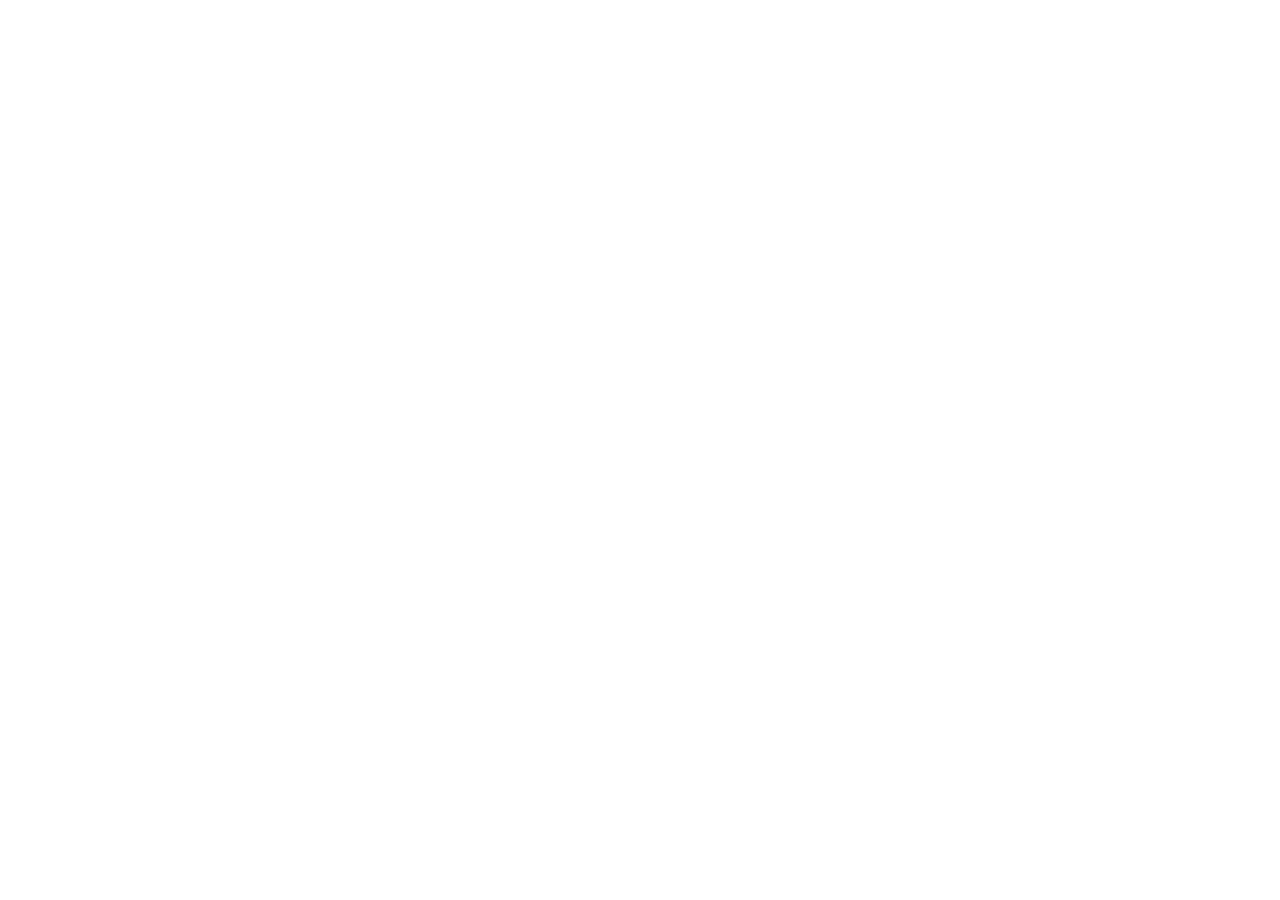
==== index.html @ 467d6251 "new structure" ====
<!DOCTYPE html>
<html lang="en">
<head>
    <meta charset="UTF-8">
    <meta name="viewport" content="width=device-width, initial-scale=1.0">
    <title>Document</title>
</head>
<body>
    <!-- header –  -->
    <!-- nav –  -->
    <!-- main –  -->
</body>
</html>
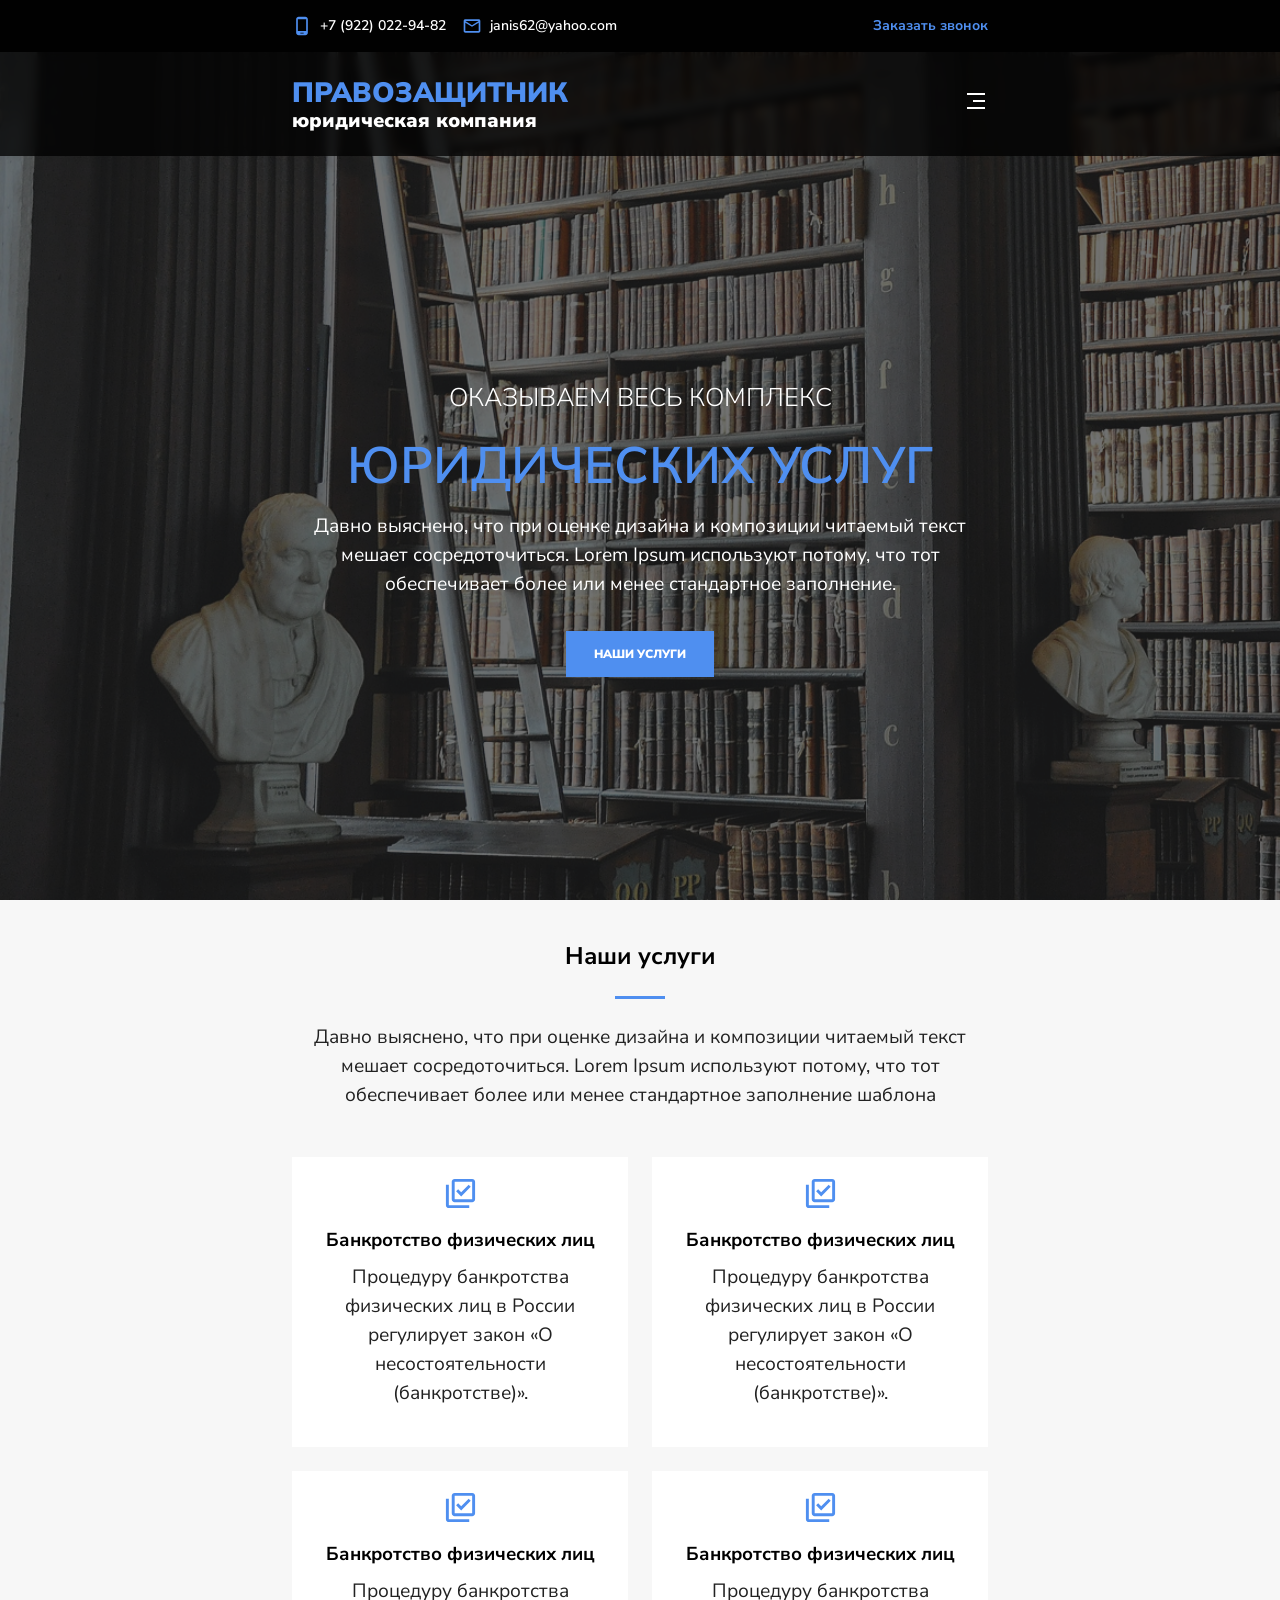
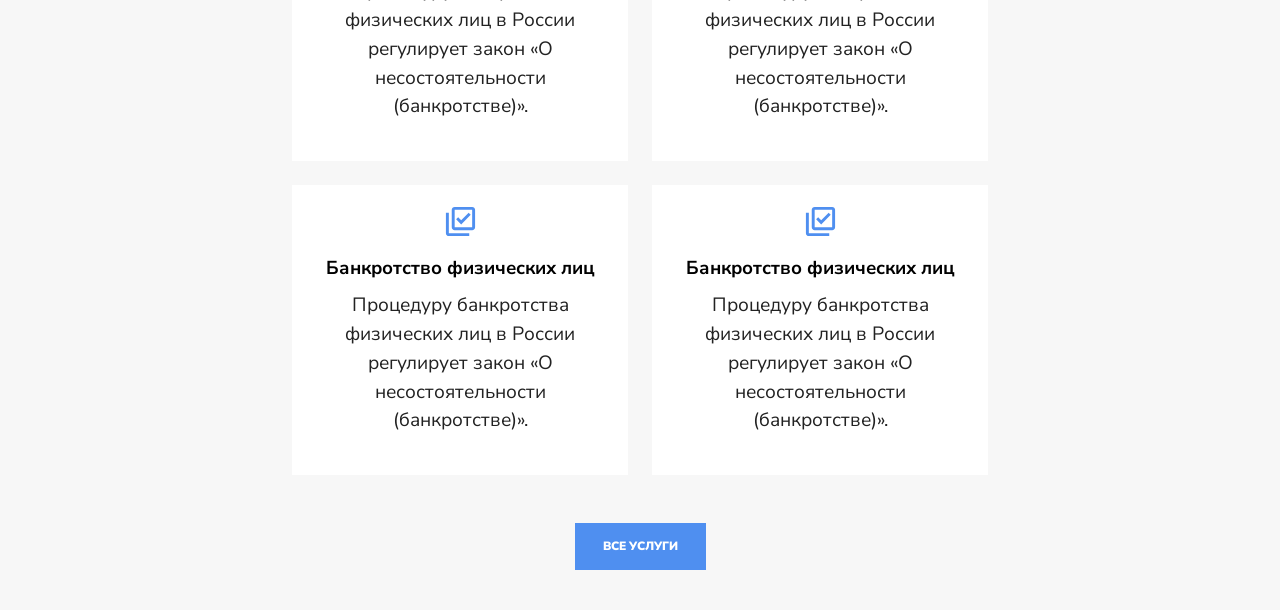
==== commit 4b213231: "day 1" ====
--- a/index.html
+++ b/index.html
@@ -3,11 +3,136 @@
 <head>
     <meta charset="UTF-8">
     <meta name="viewport" content="width=device-width, initial-scale=1.0">
-    <title>Document</title>
+    <title>Правозащитник</title>
+    <link rel="stylesheet" href="main-style.css">
+    <meta name="og:title" content="Правозащитник">
+    <meta name="og:description" content="Юридическая компания">
+    <link rel="preconnect" href="https://fonts.googleapis.com">
+    <link rel="preconnect" href="https://fonts.gstatic.com" crossorigin>
+    <link href="https://fonts.googleapis.com/css2?family=Nunito+Sans:ital,opsz,wght@0,6..12,200..1000;1,6..12,200..1000&display=swap" rel="stylesheet">
 </head>
 <body>
-    <!-- header –  -->
-    <!-- nav –  -->
-    <!-- main –  -->
+    <header>
+        <div class="header_first-line">
+            <div class="wrapper-head-first">
+                <div class="header_links">
+                    <a href="tel:+79220229482" class="header_phone">
+                        <svg width="20" height="20" viewBox="0 0 20 20" fill="none" xmlns="http://www.w3.org/2000/svg">
+                            <path d="M13.3333 0.833252H6.66663C5.28329 0.833252 4.16663 1.94992 4.16663 3.33325V16.6666C4.16663 18.0499 5.28329 19.1666 6.66663 19.1666H13.3333C14.7166 19.1666 15.8333 18.0499 15.8333 16.6666V3.33325C15.8333 1.94992 14.7166 0.833252 13.3333 0.833252ZM14.1666 14.9999H5.83329V3.33325H14.1666V14.9999ZM11.6666 17.4999H8.33329V16.6666H11.6666V17.4999Z" fill="#4F8FF0"/>
+                        </svg>
+                        <p class="phone-text">+7 (922) 022-94-82</p>
+                    </a>
+                    <a href="mailto:janis62@yahoo.com" class="header_mail">
+                        <svg width="20" height="20" viewBox="0 0 20 20" fill="none" xmlns="http://www.w3.org/2000/svg">
+                            <path d="M3.33317 16.6666C2.87484 16.6666 2.48234 16.5033 2.15567 16.1766C1.82901 15.8499 1.66595 15.4577 1.66651 14.9999V4.99992C1.66651 4.54159 1.82984 4.14909 2.15651 3.82242C2.48317 3.49575 2.87539 3.3327 3.33317 3.33325H16.6665C17.1248 3.33325 17.5173 3.49659 17.844 3.82325C18.1707 4.14992 18.3337 4.54214 18.3332 4.99992V14.9999C18.3332 15.4583 18.1698 15.8508 17.8432 16.1774C17.5165 16.5041 17.1243 16.6671 16.6665 16.6666H3.33317ZM9.99984 10.8333L3.33317 6.66659V14.9999H16.6665V6.66659L9.99984 10.8333ZM9.99984 9.16659L16.6665 4.99992H3.33317L9.99984 9.16659ZM3.33317 6.66659V4.99992V14.9999V6.66659Z" fill="#4F8FF0"/>
+                        </svg>
+                        <p class="phone-text">janis62@yahoo.com</p>
+                    </a>
+                </div>
+                <a href="" class="header_link">Заказать звонок</a>
+            </div>
+        </div>
+        <div class="header_second-line">
+            <div class="wrapper-head-second">
+                <div class="logo">
+                    <p class="logo-main">Правозащитник</p>
+                    <p class="logo-descript">Юридическая компания</p>
+                </div>
+                <nav>
+                    <a href="" class="header_nav-item">Услуги</a>
+                    <a href="" class="header_nav-item">О компании</a>
+                    <a href="" class="header_nav-item">Наши юристы</a>
+                    <a href="" class="header_nav-item">Отзывы</a>
+                    <a href="" class="header_nav-item">Новости</a>
+                    <a href="" class="header_nav-item">Контакты</a>
+                </nav>
+                <div class="header_burger-menu">
+                    <svg width="24" height="24" viewBox="0 0 24 24" fill="none" xmlns="http://www.w3.org/2000/svg">
+                        <path d="M3 4H21V6H3V4ZM9 11H21V13H9V11ZM3 18H21V20H3V18Z" fill="white"/>
+                    </svg>
+                </div>
+            </div>
+        </div>
+    </header>
+    <section class="hero">
+        <div class="container">
+            <div class="hero_content">
+                <div class="hero_text">
+                    <h1>
+                        <span class="hero_subtitle">Оказываем весь комплекс</span><br>
+                        Юридических услуг
+                    </h1>
+                    <p class="main-text white-text">Давно выяснено, что при оценке дизайна и композиции читаемый текст мешает сосредоточиться. Lorem Ipsum используют потому, что тот обеспечивает более или менее стандартное заполнение.</p>
+                </div>
+                <button class="button_blue">Наши услуги</button>
+            </div>
+        </div>
+    </section>
+    <section class="services">
+        <div class="container">
+            <div class="heading">
+                <h2>Наши услуги</h2>
+                <div class="small-line"></div>
+                <p class="main-text">Давно выяснено, что при оценке дизайна и композиции читаемый текст мешает сосредоточиться. Lorem Ipsum используют потому, что тот обеспечивает более или менее стандартное заполнение шаблона</p>
+            </div>
+            <div class="services_cards">
+                <div class="services_card">
+                    <svg width="35" height="35" viewBox="0 0 35 35" fill="none" xmlns="http://www.w3.org/2000/svg">
+                        <path d="M29.1665 5.83329V23.3333H11.6665V5.83329H29.1665ZM29.1665 2.91663H11.6665C10.0623 2.91663 8.74984 4.22913 8.74984 5.83329V23.3333C8.74984 24.9375 10.0623 26.25 11.6665 26.25H29.1665C30.7707 26.25 32.0832 24.9375 32.0832 23.3333V5.83329C32.0832 4.22913 30.7707 2.91663 29.1665 2.91663ZM18.1853 20.4166L13.1248 15.3125L15.1665 13.2562L18.1853 16.2895L25.6665 8.74996L27.7082 10.8062L18.1853 20.4166ZM5.83317 8.74996H2.9165V29.1666C2.9165 30.7708 4.229 32.0833 5.83317 32.0833H26.2498V29.1666H5.83317V8.74996Z" fill="#4F8FF0"/>
+                    </svg>
+                    <div class="services_card-text">
+                        <h3>Банкротство физических лиц</h3>
+                        <p class="main-text">Процедуру банкротства физических лиц в России регулирует закон «О несостоятельности (банкротстве)».</p>
+                    </div>
+                </div>
+                <div class="services_card">
+                    <svg width="35" height="35" viewBox="0 0 35 35" fill="none" xmlns="http://www.w3.org/2000/svg">
+                        <path d="M29.1665 5.83329V23.3333H11.6665V5.83329H29.1665ZM29.1665 2.91663H11.6665C10.0623 2.91663 8.74984 4.22913 8.74984 5.83329V23.3333C8.74984 24.9375 10.0623 26.25 11.6665 26.25H29.1665C30.7707 26.25 32.0832 24.9375 32.0832 23.3333V5.83329C32.0832 4.22913 30.7707 2.91663 29.1665 2.91663ZM18.1853 20.4166L13.1248 15.3125L15.1665 13.2562L18.1853 16.2895L25.6665 8.74996L27.7082 10.8062L18.1853 20.4166ZM5.83317 8.74996H2.9165V29.1666C2.9165 30.7708 4.229 32.0833 5.83317 32.0833H26.2498V29.1666H5.83317V8.74996Z" fill="#4F8FF0"/>
+                    </svg>
+                    <div class="services_card-text">
+                        <h3>Банкротство физических лиц</h3>
+                        <p class="main-text">Процедуру банкротства физических лиц в России регулирует закон «О несостоятельности (банкротстве)».</p>
+                    </div>
+                </div>
+                <div class="services_card">
+                    <svg width="35" height="35" viewBox="0 0 35 35" fill="none" xmlns="http://www.w3.org/2000/svg">
+                        <path d="M29.1665 5.83329V23.3333H11.6665V5.83329H29.1665ZM29.1665 2.91663H11.6665C10.0623 2.91663 8.74984 4.22913 8.74984 5.83329V23.3333C8.74984 24.9375 10.0623 26.25 11.6665 26.25H29.1665C30.7707 26.25 32.0832 24.9375 32.0832 23.3333V5.83329C32.0832 4.22913 30.7707 2.91663 29.1665 2.91663ZM18.1853 20.4166L13.1248 15.3125L15.1665 13.2562L18.1853 16.2895L25.6665 8.74996L27.7082 10.8062L18.1853 20.4166ZM5.83317 8.74996H2.9165V29.1666C2.9165 30.7708 4.229 32.0833 5.83317 32.0833H26.2498V29.1666H5.83317V8.74996Z" fill="#4F8FF0"/>
+                    </svg>
+                    <div class="services_card-text">
+                        <h3>Банкротство физических лиц</h3>
+                        <p class="main-text">Процедуру банкротства физических лиц в России регулирует закон «О несостоятельности (банкротстве)».</p>
+                    </div>
+                </div>
+                <div class="services_card">
+                    <svg width="35" height="35" viewBox="0 0 35 35" fill="none" xmlns="http://www.w3.org/2000/svg">
+                        <path d="M29.1665 5.83329V23.3333H11.6665V5.83329H29.1665ZM29.1665 2.91663H11.6665C10.0623 2.91663 8.74984 4.22913 8.74984 5.83329V23.3333C8.74984 24.9375 10.0623 26.25 11.6665 26.25H29.1665C30.7707 26.25 32.0832 24.9375 32.0832 23.3333V5.83329C32.0832 4.22913 30.7707 2.91663 29.1665 2.91663ZM18.1853 20.4166L13.1248 15.3125L15.1665 13.2562L18.1853 16.2895L25.6665 8.74996L27.7082 10.8062L18.1853 20.4166ZM5.83317 8.74996H2.9165V29.1666C2.9165 30.7708 4.229 32.0833 5.83317 32.0833H26.2498V29.1666H5.83317V8.74996Z" fill="#4F8FF0"/>
+                    </svg>
+                    <div class="services_card-text">
+                        <h3>Банкротство физических лиц</h3>
+                        <p class="main-text">Процедуру банкротства физических лиц в России регулирует закон «О несостоятельности (банкротстве)».</p>
+                    </div>
+                </div>
+                <div class="services_card">
+                    <svg width="35" height="35" viewBox="0 0 35 35" fill="none" xmlns="http://www.w3.org/2000/svg">
+                        <path d="M29.1665 5.83329V23.3333H11.6665V5.83329H29.1665ZM29.1665 2.91663H11.6665C10.0623 2.91663 8.74984 4.22913 8.74984 5.83329V23.3333C8.74984 24.9375 10.0623 26.25 11.6665 26.25H29.1665C30.7707 26.25 32.0832 24.9375 32.0832 23.3333V5.83329C32.0832 4.22913 30.7707 2.91663 29.1665 2.91663ZM18.1853 20.4166L13.1248 15.3125L15.1665 13.2562L18.1853 16.2895L25.6665 8.74996L27.7082 10.8062L18.1853 20.4166ZM5.83317 8.74996H2.9165V29.1666C2.9165 30.7708 4.229 32.0833 5.83317 32.0833H26.2498V29.1666H5.83317V8.74996Z" fill="#4F8FF0"/>
+                    </svg>
+                    <div class="services_card-text">
+                        <h3>Банкротство физических лиц</h3>
+                        <p class="main-text">Процедуру банкротства физических лиц в России регулирует закон «О несостоятельности (банкротстве)».</p>
+                    </div>
+                </div>
+                <div class="services_card">
+                    <svg width="35" height="35" viewBox="0 0 35 35" fill="none" xmlns="http://www.w3.org/2000/svg">
+                        <path d="M29.1665 5.83329V23.3333H11.6665V5.83329H29.1665ZM29.1665 2.91663H11.6665C10.0623 2.91663 8.74984 4.22913 8.74984 5.83329V23.3333C8.74984 24.9375 10.0623 26.25 11.6665 26.25H29.1665C30.7707 26.25 32.0832 24.9375 32.0832 23.3333V5.83329C32.0832 4.22913 30.7707 2.91663 29.1665 2.91663ZM18.1853 20.4166L13.1248 15.3125L15.1665 13.2562L18.1853 16.2895L25.6665 8.74996L27.7082 10.8062L18.1853 20.4166ZM5.83317 8.74996H2.9165V29.1666C2.9165 30.7708 4.229 32.0833 5.83317 32.0833H26.2498V29.1666H5.83317V8.74996Z" fill="#4F8FF0"/>
+                    </svg>
+                    <div class="services_card-text">
+                        <h3>Банкротство физических лиц</h3>
+                        <p class="main-text">Процедуру банкротства физических лиц в России регулирует закон «О несостоятельности (банкротстве)».</p>
+                    </div>
+                </div>
+            </div>
+            <button class="button_blue">Все услуги</button>
+        </div>
+    </section>
 </body>
 </html>
--- a/main-style.css
+++ b/main-style.css
@@ -0,0 +1,332 @@
+:root {
+    --mobile-container: 342px;
+    --tablet-container: 696px;
+    --desktop-container: 1390px;
+    --blue: #4F8FF0;
+    --black: #010101;
+    --white: #E6E6E6;
+    --black-text: #222222;
+}
+
+* {
+    box-sizing: border-box;
+    margin: 0;
+    padding: 0;
+    font-family: "Nunito Sans", sans-serif;
+    font-optical-sizing: auto;
+    font-style: normal;
+    text-decoration: none;
+}
+
+.container {
+    width: 100%;
+    max-width: var(--mobile-container);
+    margin: 0 auto;
+}
+
+header {
+    display: flex;
+    flex-direction: column;
+    width: 100%;
+    position: fixed;
+}
+
+.wrapper-head-first {
+    max-width: var(--mobile-container);
+    display: flex;
+    margin: 0 auto;
+    justify-content: space-between;
+    align-items: center;
+    padding: 1rem 0;
+}
+
+.wrapper-head-second {
+    max-width: var(--mobile-container);
+    display: flex;
+    margin: 0 auto;
+    justify-content: space-between;
+    align-items: center;
+    padding: 1.25rem 0;
+}
+
+.header_first-line {
+    background: var(--black);
+}
+
+.header_second-line {
+    background-color: #010101C2;
+    backdrop-filter: blur(4px);
+}
+
+.phone-text {
+    font-weight: 600;
+    line-height: 120%;
+    color: white;
+    font-size: 0.875rem;
+}
+
+.header_links {
+    display: flex;
+    gap: 1rem;
+}
+
+.header_phone {
+    display: flex;
+    align-items: center;
+    gap: .5rem;
+}
+
+.header_mail {
+    display: none;
+    align-items: center;
+    gap: .5rem;
+}
+
+.header_link {
+    font-weight: 700;
+    font-size: 0.875rem;
+    line-height: 120%;
+    text-align: right;
+    color: var(--blue);
+}
+
+.logo-main {
+    font-weight: 900;
+    line-height: 150%;
+    text-transform: uppercase;
+    color: var(--blue);
+    margin-bottom: -.5rem;
+    font-size: clamp(1.375rem, 4vw, 1.75rem);
+}
+
+.logo-descript {
+    font-weight: 900;
+    line-height: 150%;
+    text-transform: lowercase;
+    color: white;
+    font-size: clamp(1rem, 3vw, 1.25rem);
+}
+
+.logo {
+    display: flex;
+    flex-direction: column;
+}
+
+.white-text {
+    color: white;
+}
+
+.hero {
+    padding: 12rem 0 4rem 0;
+    height: 100svh;
+    background-image: url('./images/BG-hero.png');
+    background-position: left;
+    background-size: cover;
+    display: flex;
+    flex-direction: column;
+    align-items: center;
+    justify-content: center;
+}
+
+.hero_content {
+    display: flex;
+    flex-direction: column;
+    gap: 2rem;
+    align-items: center;
+    justify-content: center;
+    text-align: center;
+    width: 100%;
+}
+
+.hero_text {
+    display: flex;
+    flex-direction: column;
+    align-items: center;
+    justify-content: center;
+    gap: .5rem;
+}
+
+h1 {
+    font-size: clamp(1.75rem, 4vw, 3.5rem);
+    text-transform: uppercase;
+    font-weight: 600;
+    color: var(--blue);
+    line-height: 150%;
+}
+
+.hero_subtitle {
+    font-weight: 300;
+    font-size: clamp(1.125rem, 2vw, 2rem);
+    line-height: 150%;
+    text-transform: uppercase;
+    color: white;
+}
+
+.hero .main-text {
+    color: white;
+}
+
+.main-text {
+    max-width: 800px;
+    font-weight: 400;
+    line-height: 150%;
+    color: var(--black-text);
+    font-size: clamp(1rem, 1.5vw, 1.25rem);
+}
+
+button {
+    padding: 1rem 1.75rem;
+    font-weight: 900;
+    font-size: 0.75rem;
+    text-transform: uppercase;
+    text-align: center;
+    line-height: 120%;
+    border: none;
+}
+
+.button_blue {
+    background: var(--blue);
+    color: white;
+}
+
+.button_gray {
+    background: var(--white);
+    color: var(--black-text);
+}
+
+nav {
+    display: none;
+    gap: 2rem;
+}
+
+.header_nav-item {
+    font-weight: 700;
+    font-size: 1.125rem;
+    color: white;
+}
+
+.services {
+    padding: 2.5rem 0;
+    background: #F7F7F7;
+}
+
+.services .container {
+    display: flex;
+    flex-direction: column;
+    align-items: center;
+    gap: 1.5rem;
+}
+
+.services_cards {
+    display: flex;
+    gap: 1.5rem;
+    overflow: scroll;
+    width: 100%;
+}
+
+.services_card {
+    min-width: 15.625rem;
+    padding: 1.5rem 1rem 2rem 1rem;
+    background: #FFFFFF;
+    text-align: center;
+    display: flex;
+    flex-direction: column;
+    align-items: center;
+    gap: 1rem;
+}
+
+.services_card-text {
+    text-align: center;
+    display: flex;
+    flex-direction: column;
+    align-items: center;
+    gap: 0.625rem;
+}
+
+.heading {
+    display: flex;
+    flex-direction: column;
+    align-items: center;
+    text-align: center;
+    gap: 1rem;
+}
+
+.small-line {
+    width: 50px;
+    height: 3px;
+    background: var(--blue);
+}
+
+@media (min-width: 1024px) {
+    .container {
+        max-width: var(--tablet-container);
+    }
+
+    .wrapper-head-first {
+        max-width: var(--tablet-container);
+    }
+
+    .wrapper-head-second {
+        max-width: var(--tablet-container);
+    }
+
+    .header_mail {
+        display: flex;
+    }
+
+    .hero-content {
+        gap: 2.875rem;
+    }
+
+    .heading {
+        gap: 1.5rem;
+    }
+
+    .services .container {
+        gap: 3rem;
+    }
+
+    .services_cards {
+        display: grid;
+        grid-template-columns: 1fr 1fr;
+        gap: 1.5rem;
+    }
+
+    .services_card {
+        padding: 1.185rem 2rem 2.5rem;
+    }
+}
+
+@media (min-width: 1400px) {
+    .container {
+        max-width: var(--desktop-container);
+    }
+
+    .wrapper-head-first {
+        max-width: var(--desktop-container);
+    }
+
+    .wrapper-head-second {
+        max-width: var(--desktop-container);
+    }
+
+    .header_burger-menu {
+        display: none;
+    }
+
+    .hero-content {
+        gap: 3rem;
+    }
+
+    .services_card {
+        padding: 3.125rem 2rem 3.75rem;
+    }
+
+    .services_cards {
+        grid-template-columns: 1fr 1fr 1fr;
+    }
+
+    nav {
+        display: flex;
+    }
+}
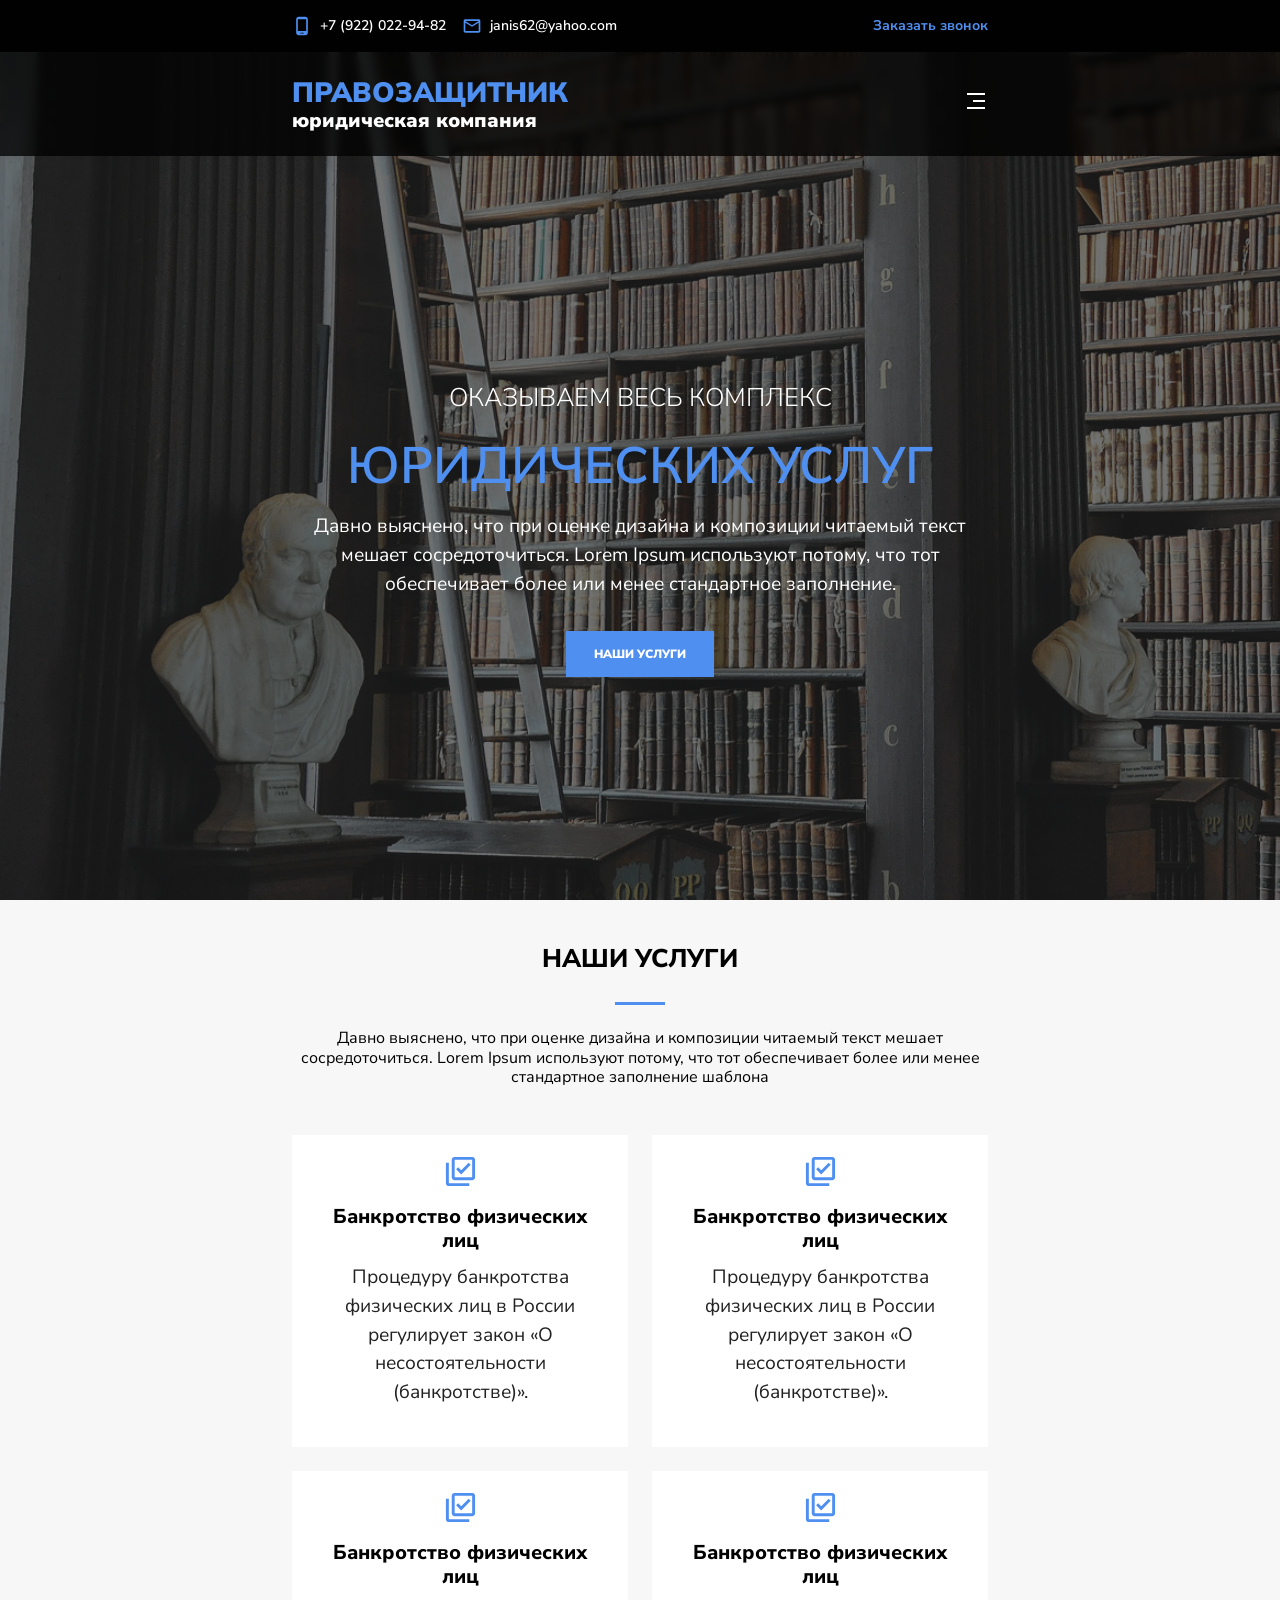
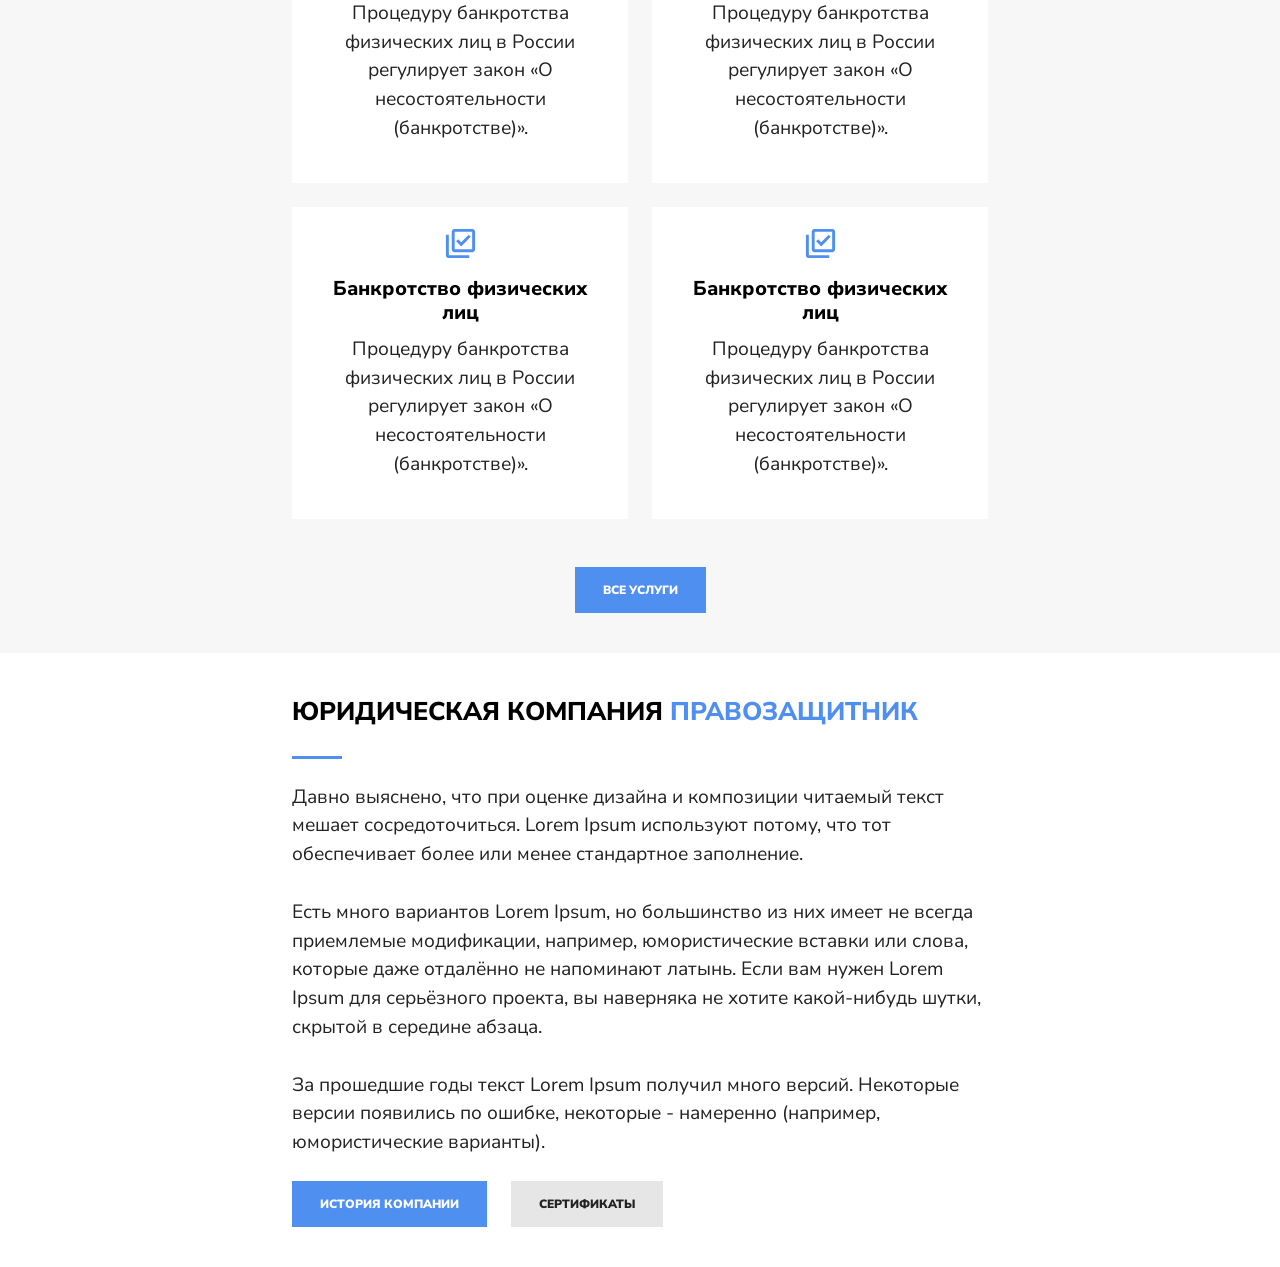
==== commit 735a245f: "last version 06/06/26" ====
--- a/index.html
+++ b/index.html
@@ -73,7 +73,7 @@
             <div class="heading">
                 <h2>Наши услуги</h2>
                 <div class="small-line"></div>
-                <p class="main-text">Давно выяснено, что при оценке дизайна и композиции читаемый текст мешает сосредоточиться. Lorem Ipsum используют потому, что тот обеспечивает более или менее стандартное заполнение шаблона</p>
+                <p class="small-text">Давно выяснено, что при оценке дизайна и композиции читаемый текст мешает сосредоточиться. Lorem Ipsum используют потому, что тот обеспечивает более или менее стандартное заполнение шаблона</p>
             </div>
             <div class="services_cards">
                 <div class="services_card">
@@ -134,5 +134,25 @@
             <button class="button_blue">Все услуги</button>
         </div>
     </section>
+    <section class="about-us">
+        <div class="container">
+            <div class="about-us_content">
+                <div class="heading">
+                    <h2>Юридическая компания <span class="blue-text">правозащитник</span></h2>
+                    <div class="small-line"></div>
+                    <p class="main-text">
+                        Давно выяснено, что при оценке дизайна и композиции читаемый текст мешает сосредоточиться. Lorem Ipsum используют потому, что тот обеспечивает более или менее стандартное заполнение.
+                        <br><br>Есть много вариантов Lorem Ipsum, но большинство из них имеет не всегда приемлемые модификации, например, юмористические вставки или слова, которые даже отдалённо не напоминают латынь. Если вам нужен Lorem Ipsum для серьёзного проекта, вы наверняка не хотите какой-нибудь шутки, скрытой в середине абзаца.
+                        <br><br>За прошедшие годы текст Lorem Ipsum получил много версий. Некоторые версии появились по ошибке, некоторые - намеренно (например, юмористические варианты).
+                    </p>
+                    <div class="about-us_buttons">
+                        <button class="button_blue">История компании</button>
+                        <button class="button_gray">Сертификаты</button>
+                    </div>
+                </div>
+                <img src="/landing-test/images/Books.png" alt="Books">
+            </div>
+        </div>
+    </section>
 </body>
 </html>
--- a/main-style.css
+++ b/main-style.css
@@ -116,6 +116,10 @@
     color: white;
 }
 
+.blue-text {
+    color: var(--blue);
+}
+
 .hero {
     padding: 12rem 0 4rem 0;
     height: 100svh;
@@ -257,9 +261,64 @@
     background: var(--blue);
 }
 
+h3 {
+    font-weight: 800;
+    line-height: 120%;
+    font-size: 1.25rem;
+}
+
+h2 {
+    font-weight: 800;
+    line-height: 150%;
+    text-transform: uppercase;
+    font-size: clamp(1.25rem, 2vw, 1.75rem);
+}
+
+.small-text {
+    font-weight: 400;
+    line-height: 120%;
+    font-size: clamp(0.875rem, 3vw, 1rem);
+    max-width: 800px;
+}
+
+.about-us {
+    padding: 2.5rem 0;
+    background: white;
+}
+
+.about-us_content {
+    display: flex;
+    justify-content: space-between;
+    gap: 4rem;
+}
+
+.about-us .heading {
+    text-align: start;
+    align-items: flex-start;
+}
+
+.about-us_buttons {
+    display: flex;
+    width: 100%;
+    flex-direction: column;
+    gap: 1.5rem;
+    align-items: center;
+    justify-content: center;
+}
+
+.about-us_content img {
+    display: none;
+    width: 100%;
+}
+
 @media (min-width: 1024px) {
     .container {
         max-width: var(--tablet-container);
+    }
+
+    .about-us_buttons {
+        flex-direction: row;
+        justify-content: flex-start;
     }
 
     .wrapper-head-first {
@@ -302,10 +361,20 @@
         max-width: var(--desktop-container);
     }
 
+    .about-us_content img {
+        display: flex;
+        width: 100%;
+    }
+
     .wrapper-head-first {
         max-width: var(--desktop-container);
     }
 
+    .about-us_content {
+        display: grid;
+        grid-template-columns: 1fr 1fr;
+    }
+
     .wrapper-head-second {
         max-width: var(--desktop-container);
     }
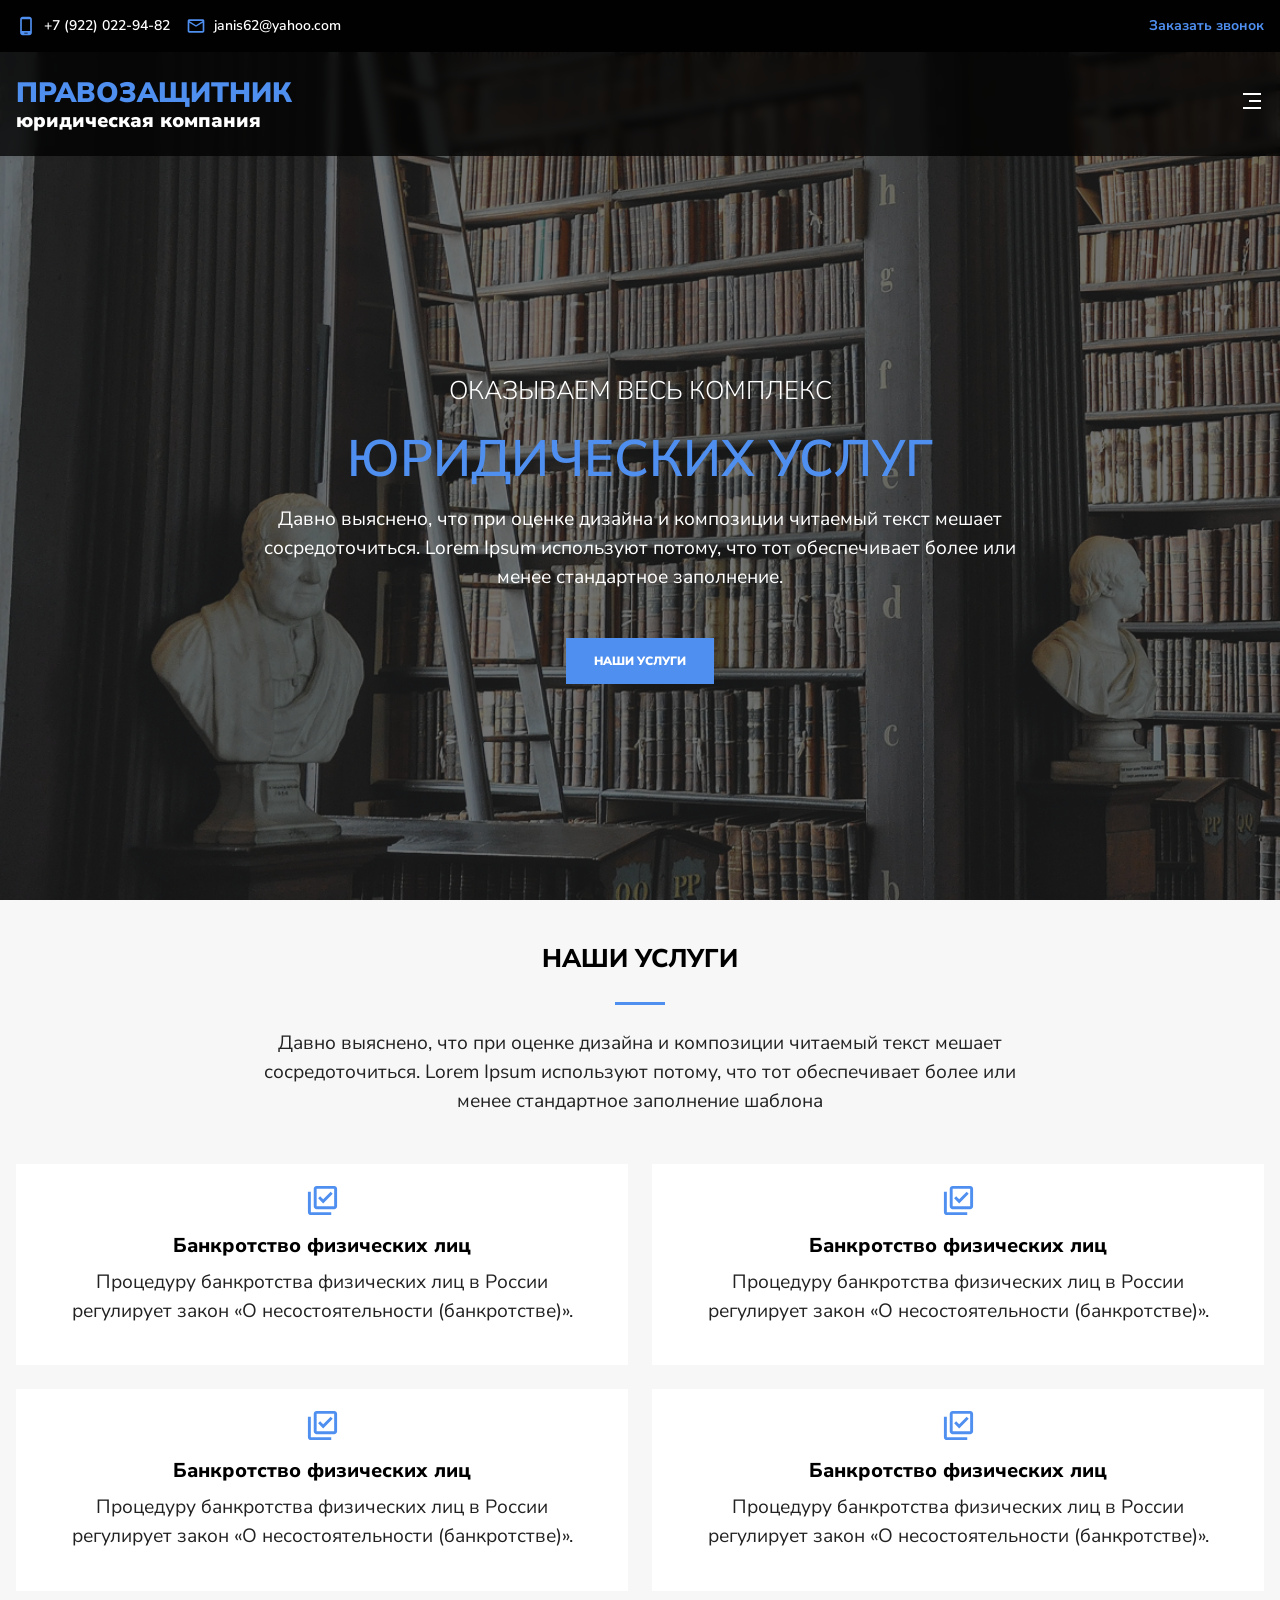
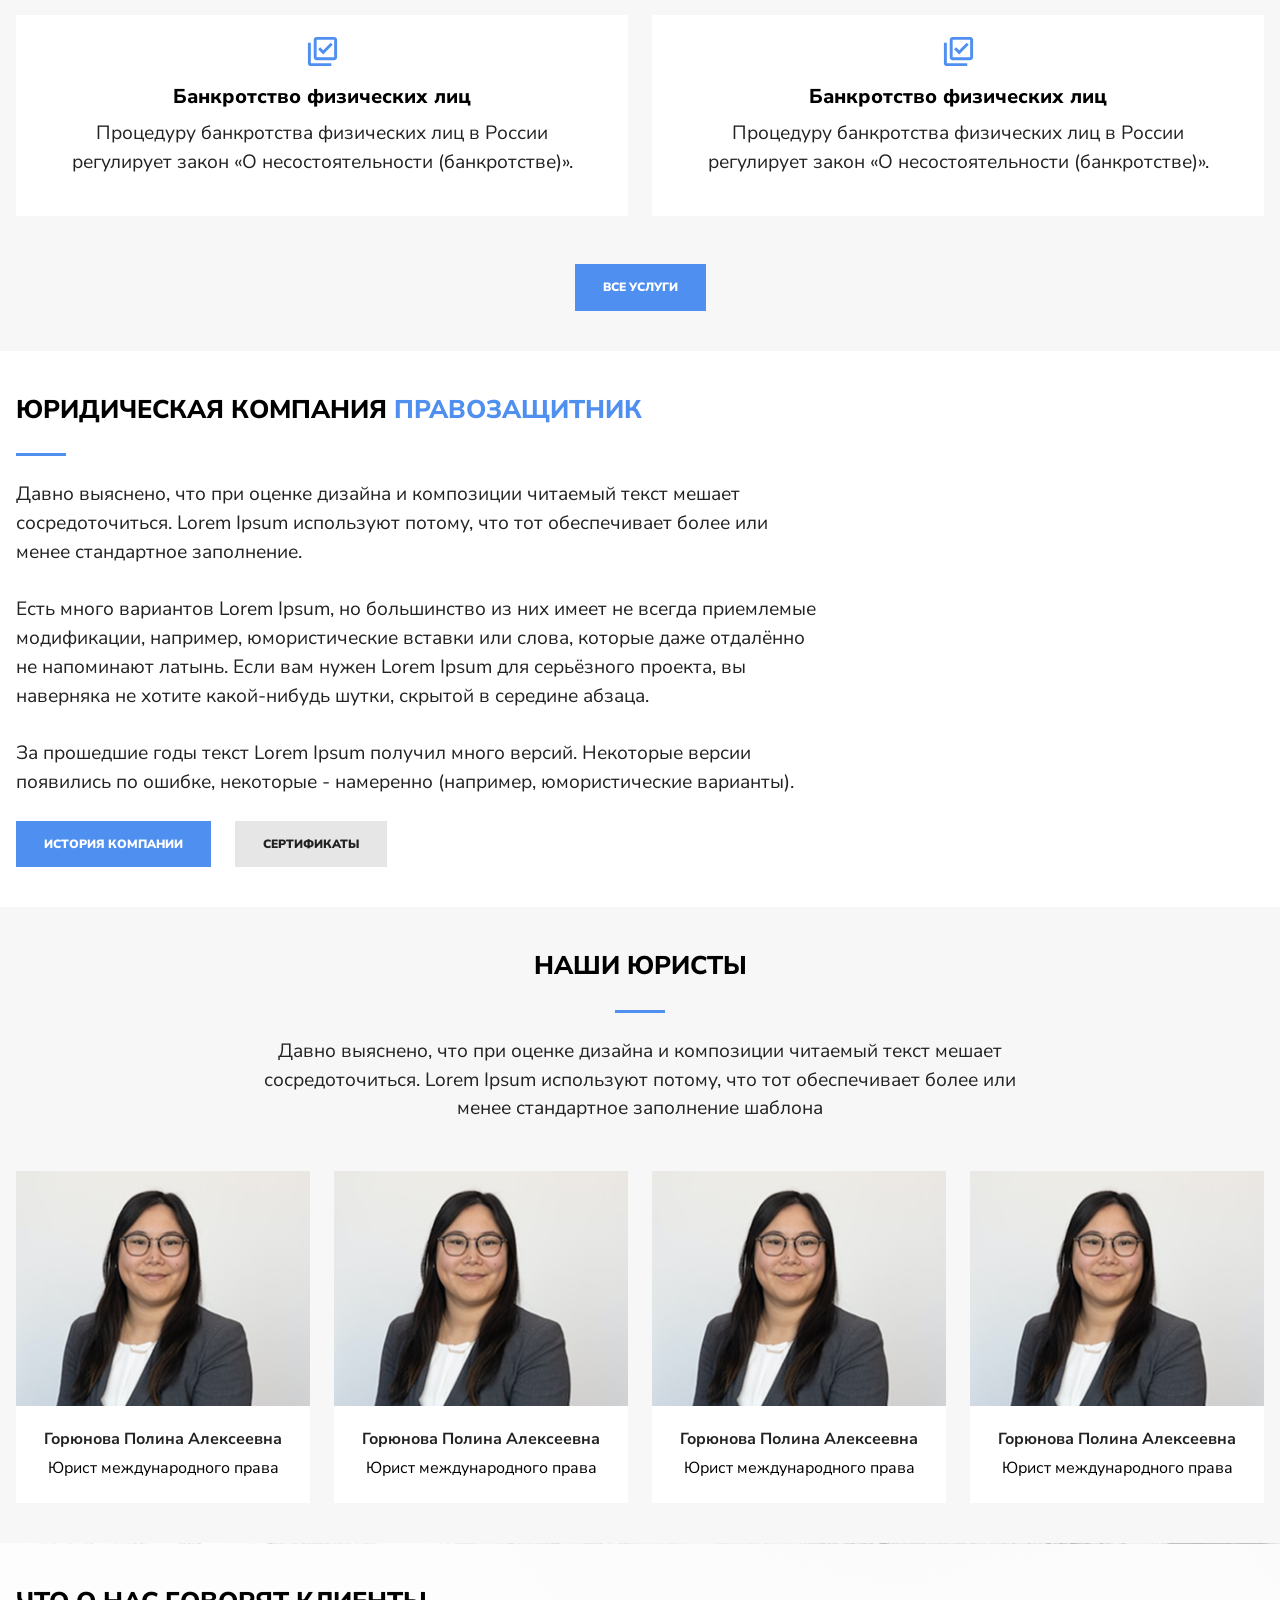
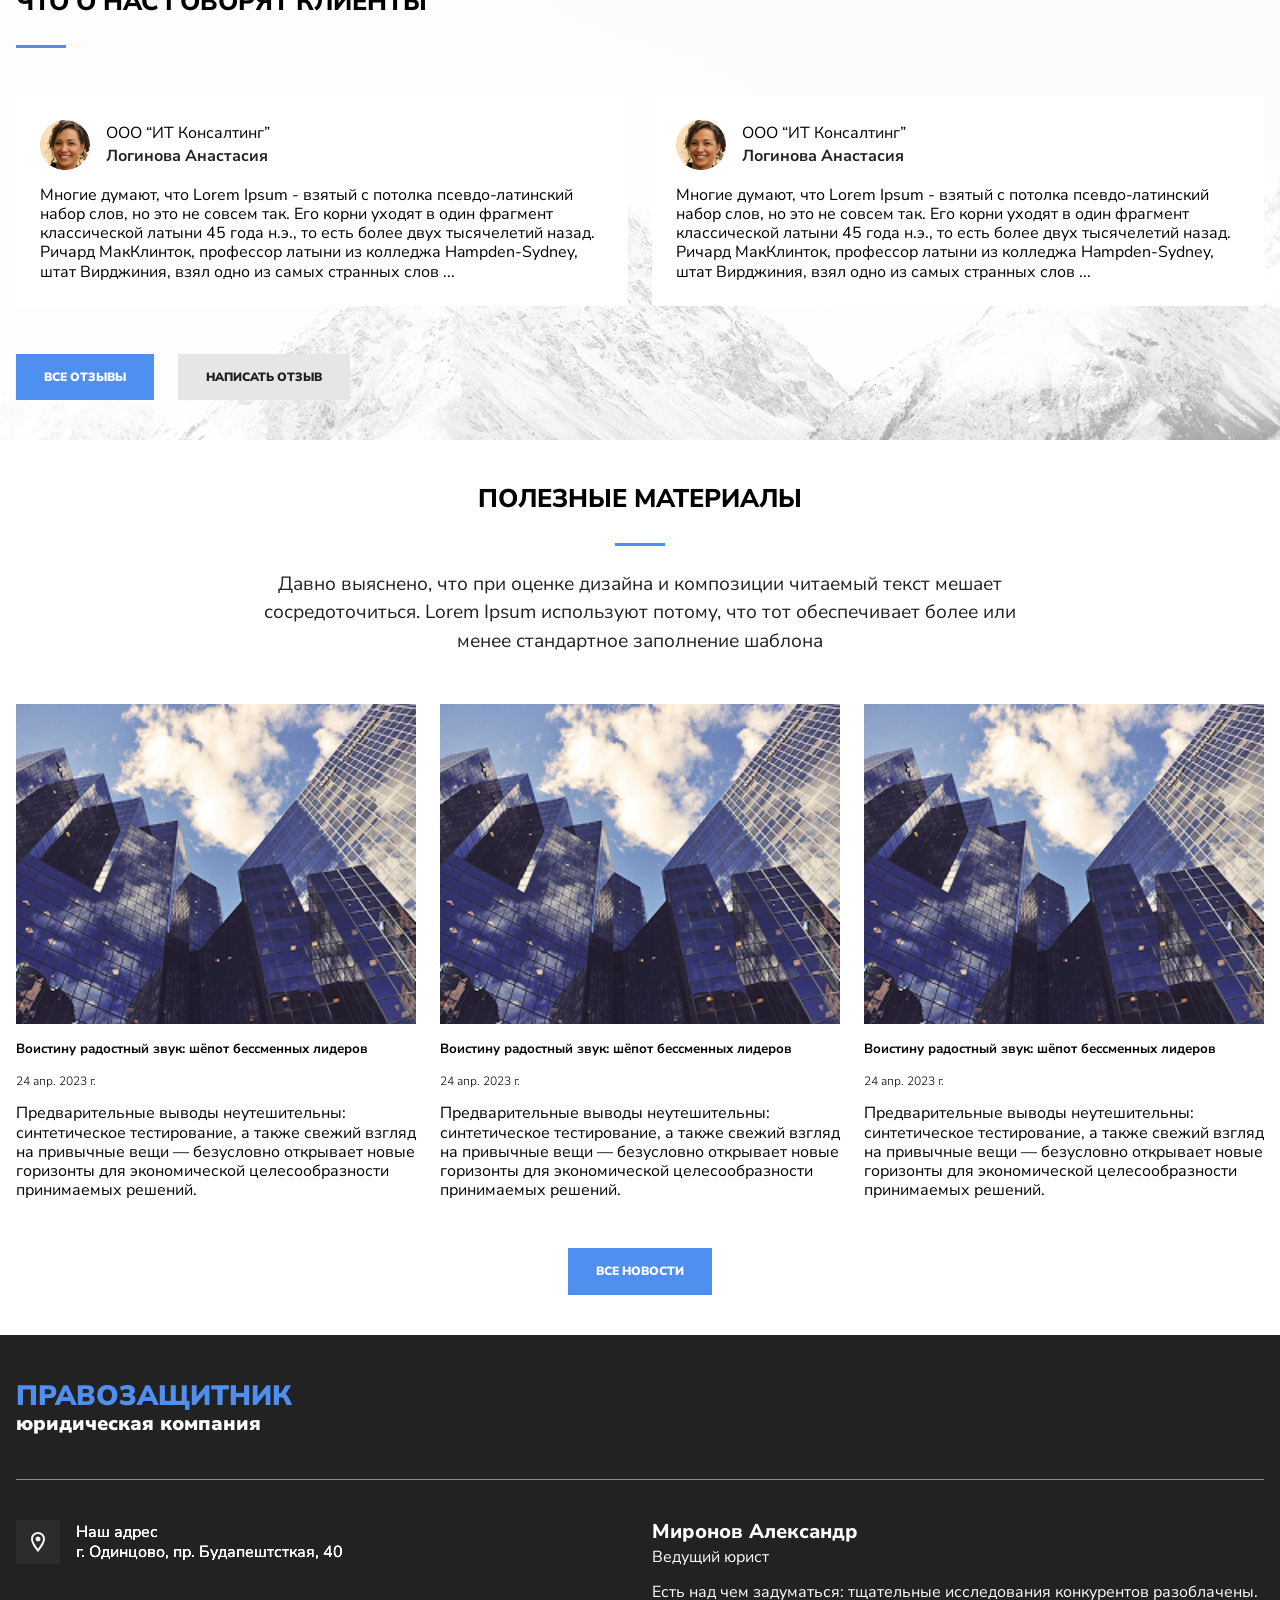
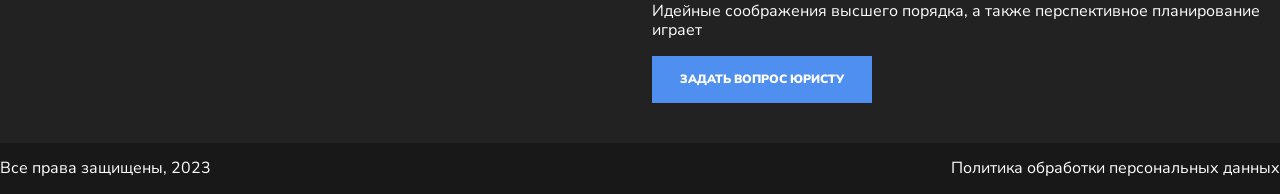
==== commit 1dcfe0fd: "final step 1" ====
--- a/index.html
+++ b/index.html
@@ -1,12 +1,12 @@
 <!DOCTYPE html>
-<html lang="en">
+<html lang="ru">
 <head>
     <meta charset="UTF-8">
     <meta name="viewport" content="width=device-width, initial-scale=1.0">
     <title>Правозащитник</title>
     <link rel="stylesheet" href="main-style.css">
-    <meta name="og:title" content="Правозащитник">
-    <meta name="og:description" content="Юридическая компания">
+    <meta property="og:title" content="Правозащитник">
+    <meta property="og:description" content="Юридическая компания">
     <link rel="preconnect" href="https://fonts.googleapis.com">
     <link rel="preconnect" href="https://fonts.gstatic.com" crossorigin>
     <link href="https://fonts.googleapis.com/css2?family=Nunito+Sans:ital,opsz,wght@0,6..12,200..1000;1,6..12,200..1000&display=swap" rel="stylesheet">
@@ -39,12 +39,12 @@
                     <p class="logo-descript">Юридическая компания</p>
                 </div>
                 <nav>
-                    <a href="" class="header_nav-item">Услуги</a>
-                    <a href="" class="header_nav-item">О компании</a>
-                    <a href="" class="header_nav-item">Наши юристы</a>
-                    <a href="" class="header_nav-item">Отзывы</a>
-                    <a href="" class="header_nav-item">Новости</a>
-                    <a href="" class="header_nav-item">Контакты</a>
+                    <a href="#services" class="header_nav-item">Услуги</a>
+                    <a href="#about-us" class="header_nav-item">О компании</a>
+                    <a href="#team" class="header_nav-item">Наши юристы</a>
+                    <a href="#reviews" class="header_nav-item">Отзывы</a>
+                    <a href="#blog" class="header_nav-item">Новости</a>
+                    <a href="#contacts" class="header_nav-item">Контакты</a>
                 </nav>
                 <div class="header_burger-menu">
                     <svg width="24" height="24" viewBox="0 0 24 24" fill="none" xmlns="http://www.w3.org/2000/svg">
@@ -54,105 +54,302 @@
             </div>
         </div>
     </header>
-    <section class="hero">
-        <div class="container">
-            <div class="hero_content">
-                <div class="hero_text">
-                    <h1>
-                        <span class="hero_subtitle">Оказываем весь комплекс</span><br>
-                        Юридических услуг
-                    </h1>
-                    <p class="main-text white-text">Давно выяснено, что при оценке дизайна и композиции читаемый текст мешает сосредоточиться. Lorem Ipsum используют потому, что тот обеспечивает более или менее стандартное заполнение.</p>
-                </div>
-                <button class="button_blue">Наши услуги</button>
-            </div>
-        </div>
-    </section>
-    <section class="services">
-        <div class="container">
-            <div class="heading">
-                <h2>Наши услуги</h2>
-                <div class="small-line"></div>
-                <p class="small-text">Давно выяснено, что при оценке дизайна и композиции читаемый текст мешает сосредоточиться. Lorem Ipsum используют потому, что тот обеспечивает более или менее стандартное заполнение шаблона</p>
-            </div>
-            <div class="services_cards">
-                <div class="services_card">
-                    <svg width="35" height="35" viewBox="0 0 35 35" fill="none" xmlns="http://www.w3.org/2000/svg">
-                        <path d="M29.1665 5.83329V23.3333H11.6665V5.83329H29.1665ZM29.1665 2.91663H11.6665C10.0623 2.91663 8.74984 4.22913 8.74984 5.83329V23.3333C8.74984 24.9375 10.0623 26.25 11.6665 26.25H29.1665C30.7707 26.25 32.0832 24.9375 32.0832 23.3333V5.83329C32.0832 4.22913 30.7707 2.91663 29.1665 2.91663ZM18.1853 20.4166L13.1248 15.3125L15.1665 13.2562L18.1853 16.2895L25.6665 8.74996L27.7082 10.8062L18.1853 20.4166ZM5.83317 8.74996H2.9165V29.1666C2.9165 30.7708 4.229 32.0833 5.83317 32.0833H26.2498V29.1666H5.83317V8.74996Z" fill="#4F8FF0"/>
-                    </svg>
-                    <div class="services_card-text">
-                        <h3>Банкротство физических лиц</h3>
-                        <p class="main-text">Процедуру банкротства физических лиц в России регулирует закон «О несостоятельности (банкротстве)».</p>
-                    </div>
-                </div>
-                <div class="services_card">
-                    <svg width="35" height="35" viewBox="0 0 35 35" fill="none" xmlns="http://www.w3.org/2000/svg">
-                        <path d="M29.1665 5.83329V23.3333H11.6665V5.83329H29.1665ZM29.1665 2.91663H11.6665C10.0623 2.91663 8.74984 4.22913 8.74984 5.83329V23.3333C8.74984 24.9375 10.0623 26.25 11.6665 26.25H29.1665C30.7707 26.25 32.0832 24.9375 32.0832 23.3333V5.83329C32.0832 4.22913 30.7707 2.91663 29.1665 2.91663ZM18.1853 20.4166L13.1248 15.3125L15.1665 13.2562L18.1853 16.2895L25.6665 8.74996L27.7082 10.8062L18.1853 20.4166ZM5.83317 8.74996H2.9165V29.1666C2.9165 30.7708 4.229 32.0833 5.83317 32.0833H26.2498V29.1666H5.83317V8.74996Z" fill="#4F8FF0"/>
-                    </svg>
-                    <div class="services_card-text">
-                        <h3>Банкротство физических лиц</h3>
-                        <p class="main-text">Процедуру банкротства физических лиц в России регулирует закон «О несостоятельности (банкротстве)».</p>
-                    </div>
-                </div>
-                <div class="services_card">
-                    <svg width="35" height="35" viewBox="0 0 35 35" fill="none" xmlns="http://www.w3.org/2000/svg">
-                        <path d="M29.1665 5.83329V23.3333H11.6665V5.83329H29.1665ZM29.1665 2.91663H11.6665C10.0623 2.91663 8.74984 4.22913 8.74984 5.83329V23.3333C8.74984 24.9375 10.0623 26.25 11.6665 26.25H29.1665C30.7707 26.25 32.0832 24.9375 32.0832 23.3333V5.83329C32.0832 4.22913 30.7707 2.91663 29.1665 2.91663ZM18.1853 20.4166L13.1248 15.3125L15.1665 13.2562L18.1853 16.2895L25.6665 8.74996L27.7082 10.8062L18.1853 20.4166ZM5.83317 8.74996H2.9165V29.1666C2.9165 30.7708 4.229 32.0833 5.83317 32.0833H26.2498V29.1666H5.83317V8.74996Z" fill="#4F8FF0"/>
-                    </svg>
-                    <div class="services_card-text">
-                        <h3>Банкротство физических лиц</h3>
-                        <p class="main-text">Процедуру банкротства физических лиц в России регулирует закон «О несостоятельности (банкротстве)».</p>
-                    </div>
-                </div>
-                <div class="services_card">
-                    <svg width="35" height="35" viewBox="0 0 35 35" fill="none" xmlns="http://www.w3.org/2000/svg">
-                        <path d="M29.1665 5.83329V23.3333H11.6665V5.83329H29.1665ZM29.1665 2.91663H11.6665C10.0623 2.91663 8.74984 4.22913 8.74984 5.83329V23.3333C8.74984 24.9375 10.0623 26.25 11.6665 26.25H29.1665C30.7707 26.25 32.0832 24.9375 32.0832 23.3333V5.83329C32.0832 4.22913 30.7707 2.91663 29.1665 2.91663ZM18.1853 20.4166L13.1248 15.3125L15.1665 13.2562L18.1853 16.2895L25.6665 8.74996L27.7082 10.8062L18.1853 20.4166ZM5.83317 8.74996H2.9165V29.1666C2.9165 30.7708 4.229 32.0833 5.83317 32.0833H26.2498V29.1666H5.83317V8.74996Z" fill="#4F8FF0"/>
-                    </svg>
-                    <div class="services_card-text">
-                        <h3>Банкротство физических лиц</h3>
-                        <p class="main-text">Процедуру банкротства физических лиц в России регулирует закон «О несостоятельности (банкротстве)».</p>
-                    </div>
-                </div>
-                <div class="services_card">
-                    <svg width="35" height="35" viewBox="0 0 35 35" fill="none" xmlns="http://www.w3.org/2000/svg">
-                        <path d="M29.1665 5.83329V23.3333H11.6665V5.83329H29.1665ZM29.1665 2.91663H11.6665C10.0623 2.91663 8.74984 4.22913 8.74984 5.83329V23.3333C8.74984 24.9375 10.0623 26.25 11.6665 26.25H29.1665C30.7707 26.25 32.0832 24.9375 32.0832 23.3333V5.83329C32.0832 4.22913 30.7707 2.91663 29.1665 2.91663ZM18.1853 20.4166L13.1248 15.3125L15.1665 13.2562L18.1853 16.2895L25.6665 8.74996L27.7082 10.8062L18.1853 20.4166ZM5.83317 8.74996H2.9165V29.1666C2.9165 30.7708 4.229 32.0833 5.83317 32.0833H26.2498V29.1666H5.83317V8.74996Z" fill="#4F8FF0"/>
-                    </svg>
-                    <div class="services_card-text">
-                        <h3>Банкротство физических лиц</h3>
-                        <p class="main-text">Процедуру банкротства физических лиц в России регулирует закон «О несостоятельности (банкротстве)».</p>
-                    </div>
-                </div>
-                <div class="services_card">
-                    <svg width="35" height="35" viewBox="0 0 35 35" fill="none" xmlns="http://www.w3.org/2000/svg">
-                        <path d="M29.1665 5.83329V23.3333H11.6665V5.83329H29.1665ZM29.1665 2.91663H11.6665C10.0623 2.91663 8.74984 4.22913 8.74984 5.83329V23.3333C8.74984 24.9375 10.0623 26.25 11.6665 26.25H29.1665C30.7707 26.25 32.0832 24.9375 32.0832 23.3333V5.83329C32.0832 4.22913 30.7707 2.91663 29.1665 2.91663ZM18.1853 20.4166L13.1248 15.3125L15.1665 13.2562L18.1853 16.2895L25.6665 8.74996L27.7082 10.8062L18.1853 20.4166ZM5.83317 8.74996H2.9165V29.1666C2.9165 30.7708 4.229 32.0833 5.83317 32.0833H26.2498V29.1666H5.83317V8.74996Z" fill="#4F8FF0"/>
-                    </svg>
-                    <div class="services_card-text">
-                        <h3>Банкротство физических лиц</h3>
-                        <p class="main-text">Процедуру банкротства физических лиц в России регулирует закон «О несостоятельности (банкротстве)».</p>
-                    </div>
-                </div>
-            </div>
-            <button class="button_blue">Все услуги</button>
-        </div>
-    </section>
-    <section class="about-us">
-        <div class="container">
-            <div class="about-us_content">
+    <main>
+        <section class="hero">
+            <div class="container">
+                <div class="hero_content">
+                    <div class="hero_text">
+                        <h1>
+                            <span class="hero_subtitle">Оказываем весь комплекс</span><br>
+                            Юридических услуг
+                        </h1>
+                        <p class="main-text white-text">Давно выяснено, что при оценке дизайна и композиции читаемый текст мешает сосредоточиться. Lorem Ipsum используют потому, что тот обеспечивает более или менее стандартное заполнение.</p>
+                    </div>
+                    <button class="button_blue">Наши услуги</button>
+                </div>
+            </div>
+        </section>
+        <section class="services" id="services">
+            <div class="container">
                 <div class="heading">
-                    <h2>Юридическая компания <span class="blue-text">правозащитник</span></h2>
+                    <h2>Наши услуги</h2>
                     <div class="small-line"></div>
-                    <p class="main-text">
-                        Давно выяснено, что при оценке дизайна и композиции читаемый текст мешает сосредоточиться. Lorem Ipsum используют потому, что тот обеспечивает более или менее стандартное заполнение.
-                        <br><br>Есть много вариантов Lorem Ipsum, но большинство из них имеет не всегда приемлемые модификации, например, юмористические вставки или слова, которые даже отдалённо не напоминают латынь. Если вам нужен Lorem Ipsum для серьёзного проекта, вы наверняка не хотите какой-нибудь шутки, скрытой в середине абзаца.
-                        <br><br>За прошедшие годы текст Lorem Ipsum получил много версий. Некоторые версии появились по ошибке, некоторые - намеренно (например, юмористические варианты).
-                    </p>
-                    <div class="about-us_buttons">
-                        <button class="button_blue">История компании</button>
-                        <button class="button_gray">Сертификаты</button>
-                    </div>
-                </div>
-                <img src="/landing-test/images/Books.png" alt="Books">
-            </div>
-        </div>
-    </section>
+                    <p class="main-text">Давно выяснено, что при оценке дизайна и композиции читаемый текст мешает сосредоточиться. Lorem Ipsum используют потому, что тот обеспечивает более или менее стандартное заполнение шаблона</p>
+                </div>
+                <div class="services_cards">
+                    <div class="services_card">
+                        <svg width="35" height="35" viewBox="0 0 35 35" fill="none" xmlns="http://www.w3.org/2000/svg">
+                            <path d="M29.1665 5.83329V23.3333H11.6665V5.83329H29.1665ZM29.1665 2.91663H11.6665C10.0623 2.91663 8.74984 4.22913 8.74984 5.83329V23.3333C8.74984 24.9375 10.0623 26.25 11.6665 26.25H29.1665C30.7707 26.25 32.0832 24.9375 32.0832 23.3333V5.83329C32.0832 4.22913 30.7707 2.91663 29.1665 2.91663ZM18.1853 20.4166L13.1248 15.3125L15.1665 13.2562L18.1853 16.2895L25.6665 8.74996L27.7082 10.8062L18.1853 20.4166ZM5.83317 8.74996H2.9165V29.1666C2.9165 30.7708 4.229 32.0833 5.83317 32.0833H26.2498V29.1666H5.83317V8.74996Z" fill="#4F8FF0"/>
+                        </svg>
+                        <div class="services_card-text">
+                            <h3>Банкротство физических лиц</h3>
+                            <p class="main-text">Процедуру банкротства физических лиц в России регулирует закон «О несостоятельности (банкротстве)».</p>
+                        </div>
+                    </div>
+                    <div class="services_card">
+                        <svg width="35" height="35" viewBox="0 0 35 35" fill="none" xmlns="http://www.w3.org/2000/svg">
+                            <path d="M29.1665 5.83329V23.3333H11.6665V5.83329H29.1665ZM29.1665 2.91663H11.6665C10.0623 2.91663 8.74984 4.22913 8.74984 5.83329V23.3333C8.74984 24.9375 10.0623 26.25 11.6665 26.25H29.1665C30.7707 26.25 32.0832 24.9375 32.0832 23.3333V5.83329C32.0832 4.22913 30.7707 2.91663 29.1665 2.91663ZM18.1853 20.4166L13.1248 15.3125L15.1665 13.2562L18.1853 16.2895L25.6665 8.74996L27.7082 10.8062L18.1853 20.4166ZM5.83317 8.74996H2.9165V29.1666C2.9165 30.7708 4.229 32.0833 5.83317 32.0833H26.2498V29.1666H5.83317V8.74996Z" fill="#4F8FF0"/>
+                        </svg>
+                        <div class="services_card-text">
+                            <h3>Банкротство физических лиц</h3>
+                            <p class="main-text">Процедуру банкротства физических лиц в России регулирует закон «О несостоятельности (банкротстве)».</p>
+                        </div>
+                    </div>
+                    <div class="services_card">
+                        <svg width="35" height="35" viewBox="0 0 35 35" fill="none" xmlns="http://www.w3.org/2000/svg">
+                            <path d="M29.1665 5.83329V23.3333H11.6665V5.83329H29.1665ZM29.1665 2.91663H11.6665C10.0623 2.91663 8.74984 4.22913 8.74984 5.83329V23.3333C8.74984 24.9375 10.0623 26.25 11.6665 26.25H29.1665C30.7707 26.25 32.0832 24.9375 32.0832 23.3333V5.83329C32.0832 4.22913 30.7707 2.91663 29.1665 2.91663ZM18.1853 20.4166L13.1248 15.3125L15.1665 13.2562L18.1853 16.2895L25.6665 8.74996L27.7082 10.8062L18.1853 20.4166ZM5.83317 8.74996H2.9165V29.1666C2.9165 30.7708 4.229 32.0833 5.83317 32.0833H26.2498V29.1666H5.83317V8.74996Z" fill="#4F8FF0"/>
+                        </svg>
+                        <div class="services_card-text">
+                            <h3>Банкротство физических лиц</h3>
+                            <p class="main-text">Процедуру банкротства физических лиц в России регулирует закон «О несостоятельности (банкротстве)».</p>
+                        </div>
+                    </div>
+                    <div class="services_card">
+                        <svg width="35" height="35" viewBox="0 0 35 35" fill="none" xmlns="http://www.w3.org/2000/svg">
+                            <path d="M29.1665 5.83329V23.3333H11.6665V5.83329H29.1665ZM29.1665 2.91663H11.6665C10.0623 2.91663 8.74984 4.22913 8.74984 5.83329V23.3333C8.74984 24.9375 10.0623 26.25 11.6665 26.25H29.1665C30.7707 26.25 32.0832 24.9375 32.0832 23.3333V5.83329C32.0832 4.22913 30.7707 2.91663 29.1665 2.91663ZM18.1853 20.4166L13.1248 15.3125L15.1665 13.2562L18.1853 16.2895L25.6665 8.74996L27.7082 10.8062L18.1853 20.4166ZM5.83317 8.74996H2.9165V29.1666C2.9165 30.7708 4.229 32.0833 5.83317 32.0833H26.2498V29.1666H5.83317V8.74996Z" fill="#4F8FF0"/>
+                        </svg>
+                        <div class="services_card-text">
+                            <h3>Банкротство физических лиц</h3>
+                            <p class="main-text">Процедуру банкротства физических лиц в России регулирует закон «О несостоятельности (банкротстве)».</p>
+                        </div>
+                    </div>
+                    <div class="services_card">
+                        <svg width="35" height="35" viewBox="0 0 35 35" fill="none" xmlns="http://www.w3.org/2000/svg">
+                            <path d="M29.1665 5.83329V23.3333H11.6665V5.83329H29.1665ZM29.1665 2.91663H11.6665C10.0623 2.91663 8.74984 4.22913 8.74984 5.83329V23.3333C8.74984 24.9375 10.0623 26.25 11.6665 26.25H29.1665C30.7707 26.25 32.0832 24.9375 32.0832 23.3333V5.83329C32.0832 4.22913 30.7707 2.91663 29.1665 2.91663ZM18.1853 20.4166L13.1248 15.3125L15.1665 13.2562L18.1853 16.2895L25.6665 8.74996L27.7082 10.8062L18.1853 20.4166ZM5.83317 8.74996H2.9165V29.1666C2.9165 30.7708 4.229 32.0833 5.83317 32.0833H26.2498V29.1666H5.83317V8.74996Z" fill="#4F8FF0"/>
+                        </svg>
+                        <div class="services_card-text">
+                            <h3>Банкротство физических лиц</h3>
+                            <p class="main-text">Процедуру банкротства физических лиц в России регулирует закон «О несостоятельности (банкротстве)».</p>
+                        </div>
+                    </div>
+                    <div class="services_card">
+                        <svg width="35" height="35" viewBox="0 0 35 35" fill="none" xmlns="http://www.w3.org/2000/svg">
+                            <path d="M29.1665 5.83329V23.3333H11.6665V5.83329H29.1665ZM29.1665 2.91663H11.6665C10.0623 2.91663 8.74984 4.22913 8.74984 5.83329V23.3333C8.74984 24.9375 10.0623 26.25 11.6665 26.25H29.1665C30.7707 26.25 32.0832 24.9375 32.0832 23.3333V5.83329C32.0832 4.22913 30.7707 2.91663 29.1665 2.91663ZM18.1853 20.4166L13.1248 15.3125L15.1665 13.2562L18.1853 16.2895L25.6665 8.74996L27.7082 10.8062L18.1853 20.4166ZM5.83317 8.74996H2.9165V29.1666C2.9165 30.7708 4.229 32.0833 5.83317 32.0833H26.2498V29.1666H5.83317V8.74996Z" fill="#4F8FF0"/>
+                        </svg>
+                        <div class="services_card-text">
+                            <h3>Банкротство физических лиц</h3>
+                            <p class="main-text">Процедуру банкротства физических лиц в России регулирует закон «О несостоятельности (банкротстве)».</p>
+                        </div>
+                    </div>
+                </div>
+                <button class="button_blue">Все услуги</button>
+            </div>
+        </section>
+        <section class="about-us" id="about-us">
+            <div class="container">
+                <div class="about-us_content">
+                    <div class="heading">
+                        <h2>Юридическая компания <span class="blue-text">правозащитник</span></h2>
+                        <div class="small-line"></div>
+                        <p class="main-text">
+                            Давно выяснено, что при оценке дизайна и композиции читаемый текст мешает сосредоточиться. Lorem Ipsum используют потому, что тот обеспечивает более или менее стандартное заполнение.
+                            <br><br>Есть много вариантов Lorem Ipsum, но большинство из них имеет не всегда приемлемые модификации, например, юмористические вставки или слова, которые даже отдалённо не напоминают латынь. Если вам нужен Lorem Ipsum для серьёзного проекта, вы наверняка не хотите какой-нибудь шутки, скрытой в середине абзаца.
+                            <br><br>За прошедшие годы текст Lorem Ipsum получил много версий. Некоторые версии появились по ошибке, некоторые - намеренно (например, юмористические варианты).
+                        </p>
+                        <div class="about-us_buttons">
+                            <button class="button_blue">История компании</button>
+                            <button class="button_gray">Сертификаты</button>
+                        </div>
+                    </div>
+                    <img src="./images/Books.png" alt="Books">
+                </div>
+            </div>
+        </section>
+        <section class="team" id="team">
+            <div class="container">
+                <div class="heading">
+                    <h2>Наши юристы</h2>
+                    <div class="small-line"></div>
+                    <p class="main-text">Давно выяснено, что при оценке дизайна и композиции читаемый текст мешает сосредоточиться. Lorem Ipsum используют потому, что тот обеспечивает более или менее стандартное заполнение шаблона</p>
+                </div>
+                <div class="team_members">
+                    <div class="team_member">
+                        <div class="team_member-image">
+                            <img src="./images/User.png" alt="Team photo">
+                        </div>
+                        <div class="team_member-text">
+                            <h4>Горюнова Полина Алексеевна</h4>
+                            <p class="small-text">Юрист международного права</p>
+                        </div>
+                    </div>
+                    <div class="team_member">
+                        <div class="team_member-image">
+                            <img src="./images/User.png" alt="Team photo">
+                        </div>
+                        <div class="team_member-text">
+                            <h4>Горюнова Полина Алексеевна</h4>
+                            <p class="small-text">Юрист международного права</p>
+                        </div>
+                    </div>
+                    <div class="team_member">
+                        <div class="team_member-image">
+                            <img src="./images/User.png" alt="Team photo">
+                        </div>
+                        <div class="team_member-text">
+                            <h4>Горюнова Полина Алексеевна</h4>
+                            <p class="small-text">Юрист международного права</p>
+                        </div>
+                    </div>
+                    <div class="team_member">
+                        <div class="team_member-image">
+                            <img src="./images/User.png" alt="Team photo">
+                        </div>
+                        <div class="team_member-text">
+                            <h4>Горюнова Полина Алексеевна</h4>
+                            <p class="small-text">Юрист международного права</p>
+                        </div>
+                    </div>
+                </div>
+            </div>
+        </section>
+        <section class="reviews" id="reviews">
+            <div class="container">
+                <div class="heading">
+                    <h2>Что о нас говорят клиенты</h2>
+                    <div class="small-line"></div>
+                </div>
+                <div class="reviews_comments">
+                    <div class="reviews_comment">
+                        <div class="reviews_comment-head">
+                            <div class="review_avatar-wrapper">
+                                <img src="./images/Avatar.png" alt="Anastasia IT-consulting">
+                            </div>
+                            <div class="review_comment-name">
+                                <p class="small-text">ООО “ИТ Консалтинг”</p>
+                                <h4>Логинова Анастасия</h4>
+                            </div>
+                        </div>
+                        <p class="small-text">Многие думают, что Lorem Ipsum - взятый с потолка псевдо-латинский набор слов, но это не совсем так. Его корни уходят в один фрагмент классической латыни 45 года н.э., то есть более двух тысячелетий назад. Ричард МакКлинток, профессор латыни из колледжа Hampden-Sydney, штат Вирджиния, взял одно из самых странных слов ...</p>
+                    </div>
+                    <div class="reviews_comment">
+                        <div class="reviews_comment-head">
+                            <div class="review_avatar-wrapper">
+                                <img src="./images/Avatar.png" alt="Anastasia IT-consulting">
+                            </div>
+                            <div class="review_comment-name">
+                                <p class="small-text">ООО “ИТ Консалтинг”</p>
+                                <h4>Логинова Анастасия</h4>
+                            </div>
+                        </div>
+                        <p class="small-text">Многие думают, что Lorem Ipsum - взятый с потолка псевдо-латинский набор слов, но это не совсем так. Его корни уходят в один фрагмент классической латыни 45 года н.э., то есть более двух тысячелетий назад. Ричард МакКлинток, профессор латыни из колледжа Hampden-Sydney, штат Вирджиния, взял одно из самых странных слов ...</p>
+                    </div>
+                </div>
+                <div class="about-us_buttons">
+                    <button class="button_blue">Все отзывы</button>
+                    <button class="button_gray">Написать отзыв</button>
+                </div>
+            </div>
+        </section>
+        <section class="blog" id="blog">
+            <div class="container">
+                <div class="heading">
+                    <h2>Полезные материалы</h2>
+                    <div class="small-line"></div>
+                    <p class="main-text">Давно выяснено, что при оценке дизайна и композиции читаемый текст мешает сосредоточиться. Lorem Ipsum используют потому, что тот обеспечивает более или менее стандартное заполнение шаблона</p>
+                </div>
+                <div class="blog_content">
+                    <div class="blog_content-item">
+                        <div class="blog_item-image">
+                            <img src="./images/City.png" alt="City">
+                        </div>
+                        <div class="blog_content-item-wrapper">
+                            <h5>Воистину радостный звук: шёпот бессменных лидеров</h5>
+                            <p class="date-text">24 апр. 2023 г.</p>
+                            <p class="small-text">Предварительные выводы неутешительны: синтетическое тестирование, а также свежий взгляд на привычные вещи — безусловно открывает новые горизонты для экономической целесообразности принимаемых решений.</p>
+                        </div>
+                    </div>
+                    <div class="blog_content-item">
+                        <div class="blog_item-image">
+                            <img src="./images/City.png" alt="City">
+                        </div>
+                        <div class="blog_content-item-wrapper">
+                            <h5>Воистину радостный звук: шёпот бессменных лидеров</h5>
+                            <p class="date-text">24 апр. 2023 г.</p>
+                            <p class="small-text">Предварительные выводы неутешительны: синтетическое тестирование, а также свежий взгляд на привычные вещи — безусловно открывает новые горизонты для экономической целесообразности принимаемых решений.</p>
+                        </div>
+                    </div>
+                    <div class="blog_content-item">
+                        <div class="blog_item-image">
+                            <img src="./images/City.png" alt="City">
+                        </div>
+                        <div class="blog_content-item-wrapper">
+                            <h5>Воистину радостный звук: шёпот бессменных лидеров</h5>
+                            <p class="date-text">24 апр. 2023 г.</p>
+                            <p class="small-text">Предварительные выводы неутешительны: синтетическое тестирование, а также свежий взгляд на привычные вещи — безусловно открывает новые горизонты для экономической целесообразности принимаемых решений.</p>
+                        </div>
+                    </div>
+                </div>
+                <button class="button_blue">Все новости</button>
+            </div>
+        </section>
+        <footer id="contacts">
+            <div class="container">
+                <div class="logo">
+                    <p class="logo-main">Правозащитник</p>
+                    <p class="logo-descript">Юридическая компания</p>
+                </div>
+                <div class="gray-line"></div>
+                <div class="footer_main-content">
+                    <div class="footer_info">
+                    <div class="footer_info-item">
+                        <div class="footer_info-icon">
+                            <svg width="24" height="24" viewBox="0 0 24 24" fill="none" xmlns="http://www.w3.org/2000/svg">
+                                <path d="M12 6.5C12.663 6.5 13.2989 6.76339 13.7678 7.23223C14.2366 7.70107 14.5 8.33696 14.5 9C14.5 9.3283 14.4353 9.65339 14.3097 9.95671C14.1841 10.26 13.9999 10.5356 13.7678 10.7678C13.5356 10.9999 13.26 11.1841 12.9567 11.3097C12.6534 11.4353 12.3283 11.5 12 11.5C11.337 11.5 10.7011 11.2366 10.2322 10.7678C9.76339 10.2989 9.5 9.66304 9.5 9C9.5 8.33696 9.76339 7.70107 10.2322 7.23223C10.7011 6.76339 11.337 6.5 12 6.5ZM12 2C13.8565 2 15.637 2.7375 16.9497 4.05025C18.2625 5.36301 19 7.14348 19 9C19 14.25 12 22 12 22C12 22 5 14.25 5 9C5 7.14348 5.7375 5.36301 7.05025 4.05025C8.36301 2.7375 10.1435 2 12 2ZM12 4C10.6739 4 9.40215 4.52678 8.46447 5.46447C7.52678 6.40215 7 7.67392 7 9C7 10 7 12 12 18.71C17 12 17 10 17 9C17 7.67392 16.4732 6.40215 15.5355 5.46447C14.5979 4.52678 13.3261 4 12 4Z" fill="#F8F5F4"/>
+                            </svg>
+                        </div>
+                        <div class="footer_info-item-text">
+                            <p class="section-name">Наш адрес</p>
+                            <p class="small-text">г. Одинцово, пр. Будапештсткая, 40</p>
+                        </div>
+                    </div>
+                    <div class="footer_info-item">
+                        <div class="footer_info-icon">
+                            <svg width="24" height="24" viewBox="0 0 24 24" fill="none" xmlns="http://www.w3.org/2000/svg">
+                                <path d="M12 6.5C12.663 6.5 13.2989 6.76339 13.7678 7.23223C14.2366 7.70107 14.5 8.33696 14.5 9C14.5 9.3283 14.4353 9.65339 14.3097 9.95671C14.1841 10.26 13.9999 10.5356 13.7678 10.7678C13.5356 10.9999 13.26 11.1841 12.9567 11.3097C12.6534 11.4353 12.3283 11.5 12 11.5C11.337 11.5 10.7011 11.2366 10.2322 10.7678C9.76339 10.2989 9.5 9.66304 9.5 9C9.5 8.33696 9.76339 7.70107 10.2322 7.23223C10.7011 6.76339 11.337 6.5 12 6.5ZM12 2C13.8565 2 15.637 2.7375 16.9497 4.05025C18.2625 5.36301 19 7.14348 19 9C19 14.25 12 22 12 22C12 22 5 14.25 5 9C5 7.14348 5.7375 5.36301 7.05025 4.05025C8.36301 2.7375 10.1435 2 12 2ZM12 4C10.6739 4 9.40215 4.52678 8.46447 5.46447C7.52678 6.40215 7 7.67392 7 9C7 10 7 12 12 18.71C17 12 17 10 17 9C17 7.67392 16.4732 6.40215 15.5355 5.46447C14.5979 4.52678 13.3261 4 12 4Z" fill="#F8F5F4"/>
+                            </svg>
+                        </div>
+                        <div class="footer_info-item-text">
+                            <p class="section-name">Наш адрес</p>
+                            <p class="small-text">г. Одинцово, пр. Будапештсткая, 40</p>
+                        </div>
+                    </div>
+                    <div class="footer_info-item">
+                        <div class="footer_info-icon">
+                            <svg width="24" height="24" viewBox="0 0 24 24" fill="none" xmlns="http://www.w3.org/2000/svg">
+                                <path d="M12 6.5C12.663 6.5 13.2989 6.76339 13.7678 7.23223C14.2366 7.70107 14.5 8.33696 14.5 9C14.5 9.3283 14.4353 9.65339 14.3097 9.95671C14.1841 10.26 13.9999 10.5356 13.7678 10.7678C13.5356 10.9999 13.26 11.1841 12.9567 11.3097C12.6534 11.4353 12.3283 11.5 12 11.5C11.337 11.5 10.7011 11.2366 10.2322 10.7678C9.76339 10.2989 9.5 9.66304 9.5 9C9.5 8.33696 9.76339 7.70107 10.2322 7.23223C10.7011 6.76339 11.337 6.5 12 6.5ZM12 2C13.8565 2 15.637 2.7375 16.9497 4.05025C18.2625 5.36301 19 7.14348 19 9C19 14.25 12 22 12 22C12 22 5 14.25 5 9C5 7.14348 5.7375 5.36301 7.05025 4.05025C8.36301 2.7375 10.1435 2 12 2ZM12 4C10.6739 4 9.40215 4.52678 8.46447 5.46447C7.52678 6.40215 7 7.67392 7 9C7 10 7 12 12 18.71C17 12 17 10 17 9C17 7.67392 16.4732 6.40215 15.5355 5.46447C14.5979 4.52678 13.3261 4 12 4Z" fill="#F8F5F4"/>
+                            </svg>
+                        </div>
+                        <div class="footer_info-item-text">
+                            <p class="section-name">Наш адрес</p>
+                            <p class="small-text">г. Одинцово, пр. Будапештсткая, 40</p>
+                        </div>
+                    </div>
+                    </div>
+                    <div class="footer_nav">
+                        <a href="#services" class="footer_link">Услуги</a>
+                        <a href="#about-us" class="footer_link">О компании</a>
+                        <a href="#reviews" class="footer_link">Сертификаты</a>
+                        <a href="#reviews" class="footer_link">Отзывы</a>
+                        <a href="#reviews" class="footer_link">Полезные материалы</a>
+                        <a href="#reviews" class="footer_link">Благотворительность</a>
+                    </div>
+                    <div class="footer_user">
+                        <div class="footer_user-head">
+                            <h3>Миронов Александр</h3>
+                            <p class="small-text">Ведущий юрист</p>
+                        </div>
+                        <p class="small-text white-text">Есть над чем задуматься: тщательные исследования конкурентов разоблачены. Идейные соображения высшего порядка, а также перспективное планирование играет</p>
+                        <button class="button_blue">Задать вопрос юристу</button>
+                    </div>
+                </div>
+            </div>
+        </footer>
+        <section class="underfooter">
+            <div class="container">
+                <p class="small-text">Все права защищены, 2023</p>
+                <a href="" class="small-text">Политика обработки персональных данных</a>
+            </div>
+        </section>
+    </main>
 </body>
 </html>
--- a/main-style.css
+++ b/main-style.css
@@ -1,7 +1,4 @@
 :root {
-    --mobile-container: 342px;
-    --tablet-container: 696px;
-    --desktop-container: 1390px;
     --blue: #4F8FF0;
     --black: #010101;
     --white: #E6E6E6;
@@ -20,33 +17,38 @@
 
 .container {
     width: 100%;
-    max-width: var(--mobile-container);
-    margin: 0 auto;
+    max-width: 1390px;      /* твоя максимальная ширина с десктопа */
+    margin-inline: auto;    /* центрирование (современный аналог margin: 0 auto) */
+    padding-inline: 1rem;
 }
 
 header {
     display: flex;
     flex-direction: column;
-    width: 100%;
     position: fixed;
+    width: 100%;    /* твоя максимальная ширина с десктопа */
+    margin-inline: auto;    /* центрирование (современный аналог margin: 0 auto) */
 }
 
 .wrapper-head-first {
-    max-width: var(--mobile-container);
+    width: 100%;
+    max-width: 1390px;      /* твоя максимальная ширина с десктопа */
+    margin-inline: auto;    /* центрирование (современный аналог margin: 0 auto) */
     display: flex;
     margin: 0 auto;
     justify-content: space-between;
     align-items: center;
-    padding: 1rem 0;
+    padding: 1rem 1rem;
 }
 
 .wrapper-head-second {
-    max-width: var(--mobile-container);
-    display: flex;
-    margin: 0 auto;
+    width: 100%;
+    max-width: 1390px;      /* твоя максимальная ширина с десктопа */
+    margin-inline: auto;    /* центрирование (современный аналог margin: 0 auto) */
+    display: flex;
     justify-content: space-between;
     align-items: center;
-    padding: 1.25rem 0;
+    padding: 1.25rem 1rem 1.25rem 1rem;
 }
 
 .header_first-line {
@@ -311,9 +313,277 @@
     width: 100%;
 }
 
+.team {
+    background: #F7F7F7;
+    padding: 2.5rem 0;
+}
+
+.team .container {
+    display: flex;
+    flex-direction: column;
+    align-items: center;
+    gap: 3rem;
+}
+
+.team_member {
+    min-width: 250px;
+    display: flex;
+    flex-direction: column;
+    align-items: center;
+    gap: 0rem;
+}
+
+.team_members {
+    display: flex;
+    gap: 1.5rem;
+    justify-content: flex-start;
+    width: 100%;
+    overflow-y: hidden;
+    overflow-x: auto;
+}
+
+h4 {
+    font-weight: 700;
+    line-height: 120%;
+    font-size: 1rem;
+    color: #222222;
+}
+
+.team_member-image img {
+    width: 100%;
+}
+
+.team_member-image {
+    height: 235px;
+}
+
+.team_member-text {
+    display: flex;
+    flex-direction: column;
+    align-items: flex-start;
+    padding: 1.5rem 1rem;
+    background: #FFFFFF;
+    width: 100%;
+    text-align: center;
+    gap: 0.625rem;
+}
+
+.team_member-text h4, .small-text {
+    width: 100%;
+}
+
+.blog {
+    padding: 2.5rem 0;
+}
+
+.blog .container {
+    display: flex;
+    flex-direction: column;
+    align-items: center;
+    gap: 3rem;
+}
+
+.blog_content {
+    display: flex;
+    width: 100%;
+    gap: 1.5rem;
+    overflow-x: auto;
+    overflow-y: hidden;
+}
+
+.blog_content-item {
+    display: flex;
+    flex-direction: column;
+    align-items: flex-start;
+    gap: 1rem;
+    text-align: start;
+    min-width: 250px;
+}
+
+.blog_item-image {
+    display: flex;
+    width: 100%;
+}
+
+.blog_item-image img {
+    width: 100%;
+    height: auto;
+}
+
+.date-text {
+    font-weight: 300;
+    line-height: 120%;
+    font-size: 0.75rem;
+}
+
+footer {
+    background: #222222;
+    padding: 2.5rem 0;
+    color: white;
+}
+
+footer .container {
+    display: flex;
+    flex-direction: column;
+    align-items: flex-start;
+    gap: 2.5rem;
+}
+
+.gray-line {
+    height: 1px;
+    background: #8C8C8C;
+    width: 100%;
+}
+
+.footer_info {
+    display: flex;
+    flex-direction: column;
+    align-items: flex-start;
+    gap: 1rem;
+    height: 100%;
+}
+
+.footer_info-item {
+    display: flex;
+    align-items: center;
+    gap: 1rem;
+    position: sticky;
+    bottom: 2rem;
+}
+
+.footer_info-icon {
+    padding: 0.625rem;
+    background: #2C2C2C;
+    display: flex;
+    align-items: center;
+    justify-content: center;
+}
+
+.blog_content-item-wrapper {
+    display: flex;
+    flex-direction: column;
+    gap: 1rem;
+    align-items: flex-start;
+}
+
+.reviews {
+    padding: 2.5rem 0;
+    background-image: url(./images/RevBG.png);
+    background-position: bottom;
+    background-size: cover;
+}
+
+.reviews .heading {
+    align-items: flex-start;
+}
+
+.reviews_comments {
+    display: flex;
+    width: 100%;
+    gap: 1.5rem;
+    overflow-y: hidden;
+    overflow-x: auto;
+}
+
+.reviews_comment {
+    min-width: 320px;
+    display: flex;
+    flex-direction: column;
+    align-items: flex-start;
+    gap: 1rem;
+    padding: 1.5rem;
+    background: #FFFFFF;
+}
+
+.reviews_comment-head {
+    display: flex;
+    gap: 1rem;
+    align-items: center;
+}
+
+.review_avatar-wrapper {
+    width: 50px;
+    height: 50px;
+    display: flex;
+}
+
+.review_comment-name {
+    display: flex;
+    flex-direction: column;
+    gap: 0.25rem;
+}
+
+.reviews .container {
+    display: flex;
+    flex-direction: column;
+    align-items: flex-start;
+    gap: 3rem;
+}
+
+.underfooter {
+    background: #181818;
+    text-align: center;
+    color: white;
+}
+
+.underfooter .container {
+    padding: 1rem 0;
+}
+
+.underfooter a {
+    color: white;
+}
+
+.footer_main-content {
+    display: flex;
+    flex-direction: column;
+    align-items: flex-start;
+    gap: 3rem;
+}
+
+.footer_user {
+    display: flex;
+    flex-direction: column;
+    align-items: flex-start;
+    gap: 1rem;
+}
+
+.footer_user-head {
+    display: flex;
+    flex-direction: column;
+    align-items: flex-start;
+    gap: 0.25rem;
+}
+
+.footer_nav {
+    display: none;
+}
+
+.footer_link {
+    font-size: 0.875rem;
+    text-transform: uppercase;
+    color: white;
+    line-height: 120%;
+    font-weight: 700;
+}
+
 @media (min-width: 1024px) {
-    .container {
-        max-width: var(--tablet-container);
+    .footer_main-content {
+        display: grid;
+        grid-template-columns: 1fr 1fr;
+        gap: 1.5rem
+    }
+    
+    .underfooter .container {
+        width: 100%;
+        display: flex;
+        flex-direction: row;
+        align-items: center;
+        justify-content: space-between;
+    }
+
+    .underfooter .small-text {
+        width: auto;
     }
 
     .about-us_buttons {
@@ -322,18 +592,24 @@
     }
 
     .wrapper-head-first {
-        max-width: var(--tablet-container);
+        width: 100%;
+        max-width: 1390px;      /* твоя максимальная ширина с десктопа */
+        margin-inline: auto;    /* центрирование (современный аналог margin: 0 auto) */
+        padding-inline: 1rem;
     }
 
     .wrapper-head-second {
-        max-width: var(--tablet-container);
+        width: 100%;
+        max-width: 1390px;      /* твоя максимальная ширина с десктопа */
+        margin-inline: auto;    /* центрирование (современный аналог margin: 0 auto) */
+        padding-inline: 1rem;
     }
 
     .header_mail {
         display: flex;
     }
 
-    .hero-content {
+    .hero_content {
         gap: 2.875rem;
     }
 
@@ -357,8 +633,26 @@
 }
 
 @media (min-width: 1400px) {
-    .container {
-        max-width: var(--desktop-container);
+    .header_first-line {
+        width: 100%;
+    }
+
+    .header_second-line {
+        width: 100%;
+    }
+
+    .services_cards {
+        overflow: hidden;
+    }
+    
+    .footer_nav {
+        display: flex;
+        flex-direction: column;
+        gap: 1rem;
+    }
+
+    .footer_main-content {
+        grid-template-columns: 1fr 1fr 1fr;
     }
 
     .about-us_content img {
@@ -367,7 +661,10 @@
     }
 
     .wrapper-head-first {
-        max-width: var(--desktop-container);
+        width: 100%;
+        max-width: 1390px;      /* твоя максимальная ширина с десктопа */
+        margin-inline: auto;    /* центрирование (современный аналог margin: 0 auto) */
+        padding-inline: 1rem;
     }
 
     .about-us_content {
@@ -376,7 +673,10 @@
     }
 
     .wrapper-head-second {
-        max-width: var(--desktop-container);
+        width: 100%;
+        max-width: 1390px;      /* твоя максимальная ширина с десктопа */
+        margin-inline: auto;    /* центрирование (современный аналог margin: 0 auto) */
+        padding-inline: 1rem;
     }
 
     .header_burger-menu {
@@ -398,4 +698,9 @@
     nav {
         display: flex;
     }
+
+    .team_members {
+        display: grid;
+        grid-template-columns: 1fr 1fr 1fr 1fr;
+    }
 }
